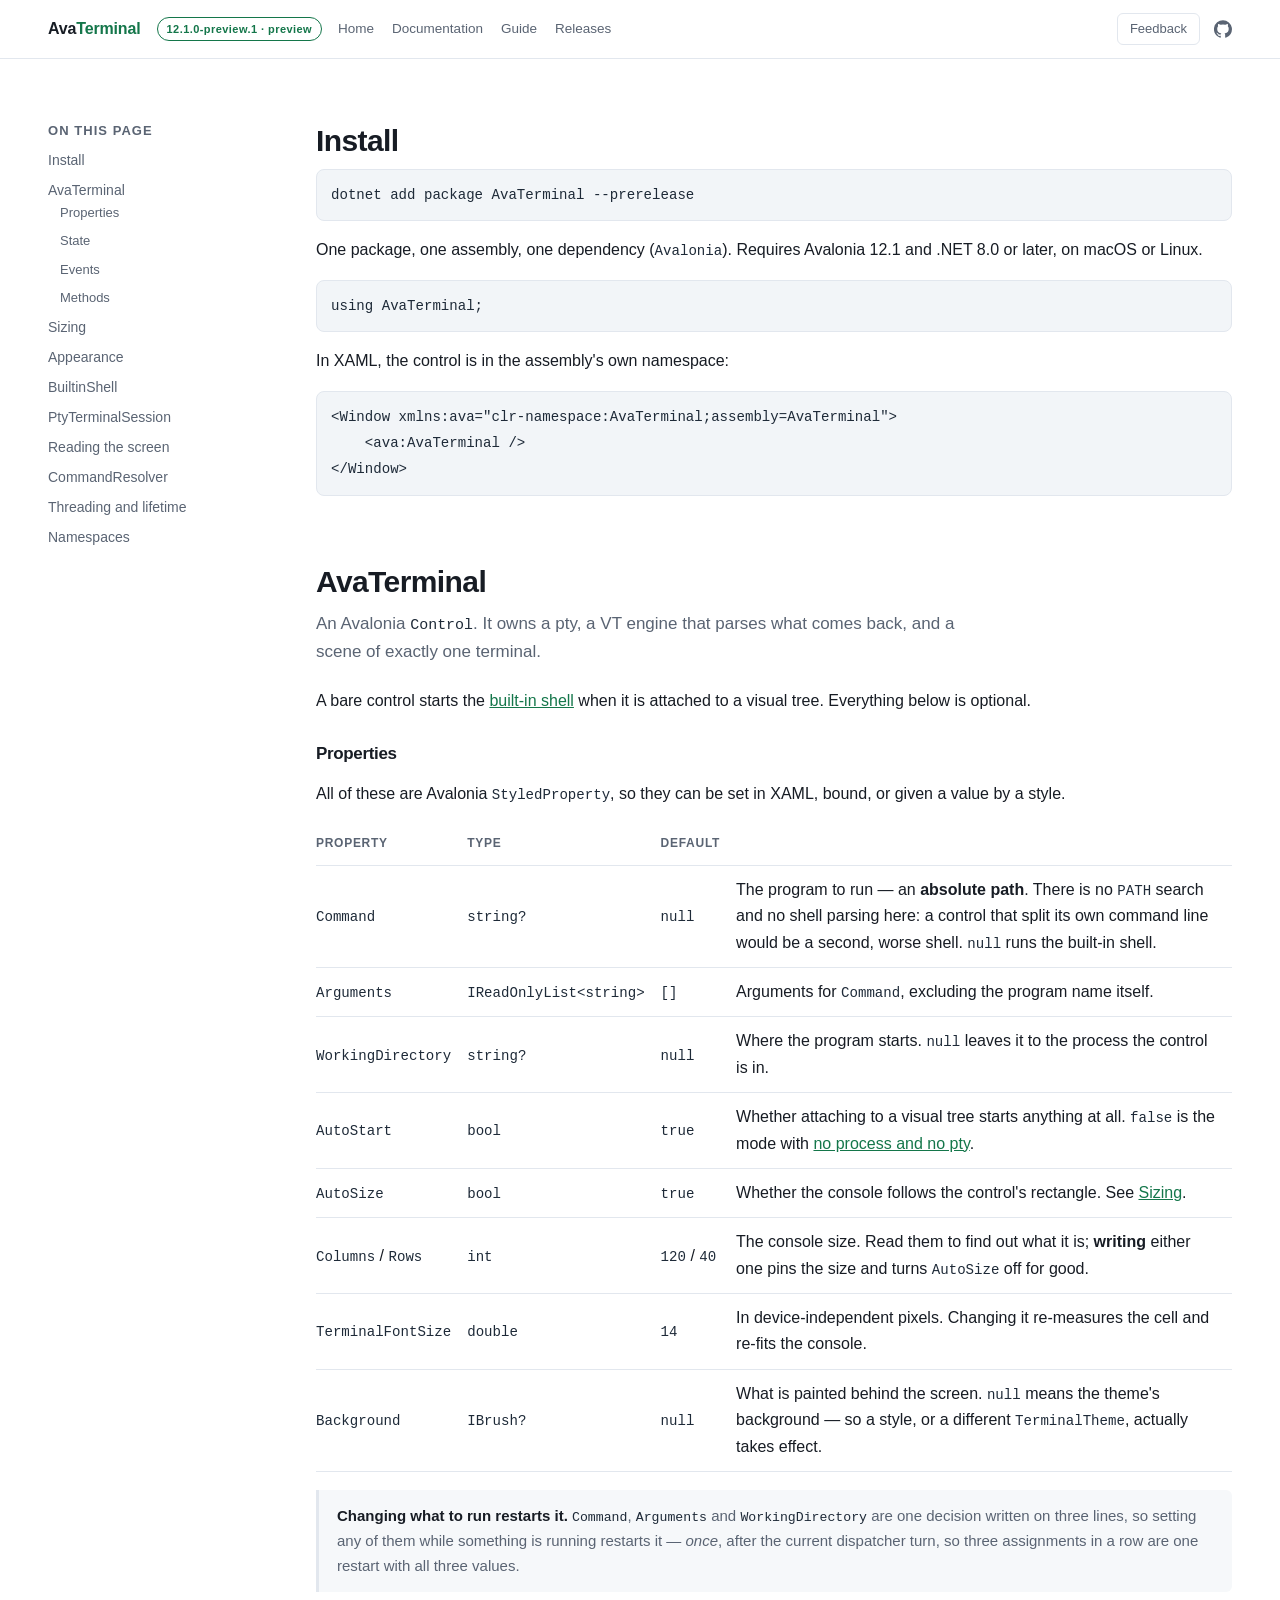
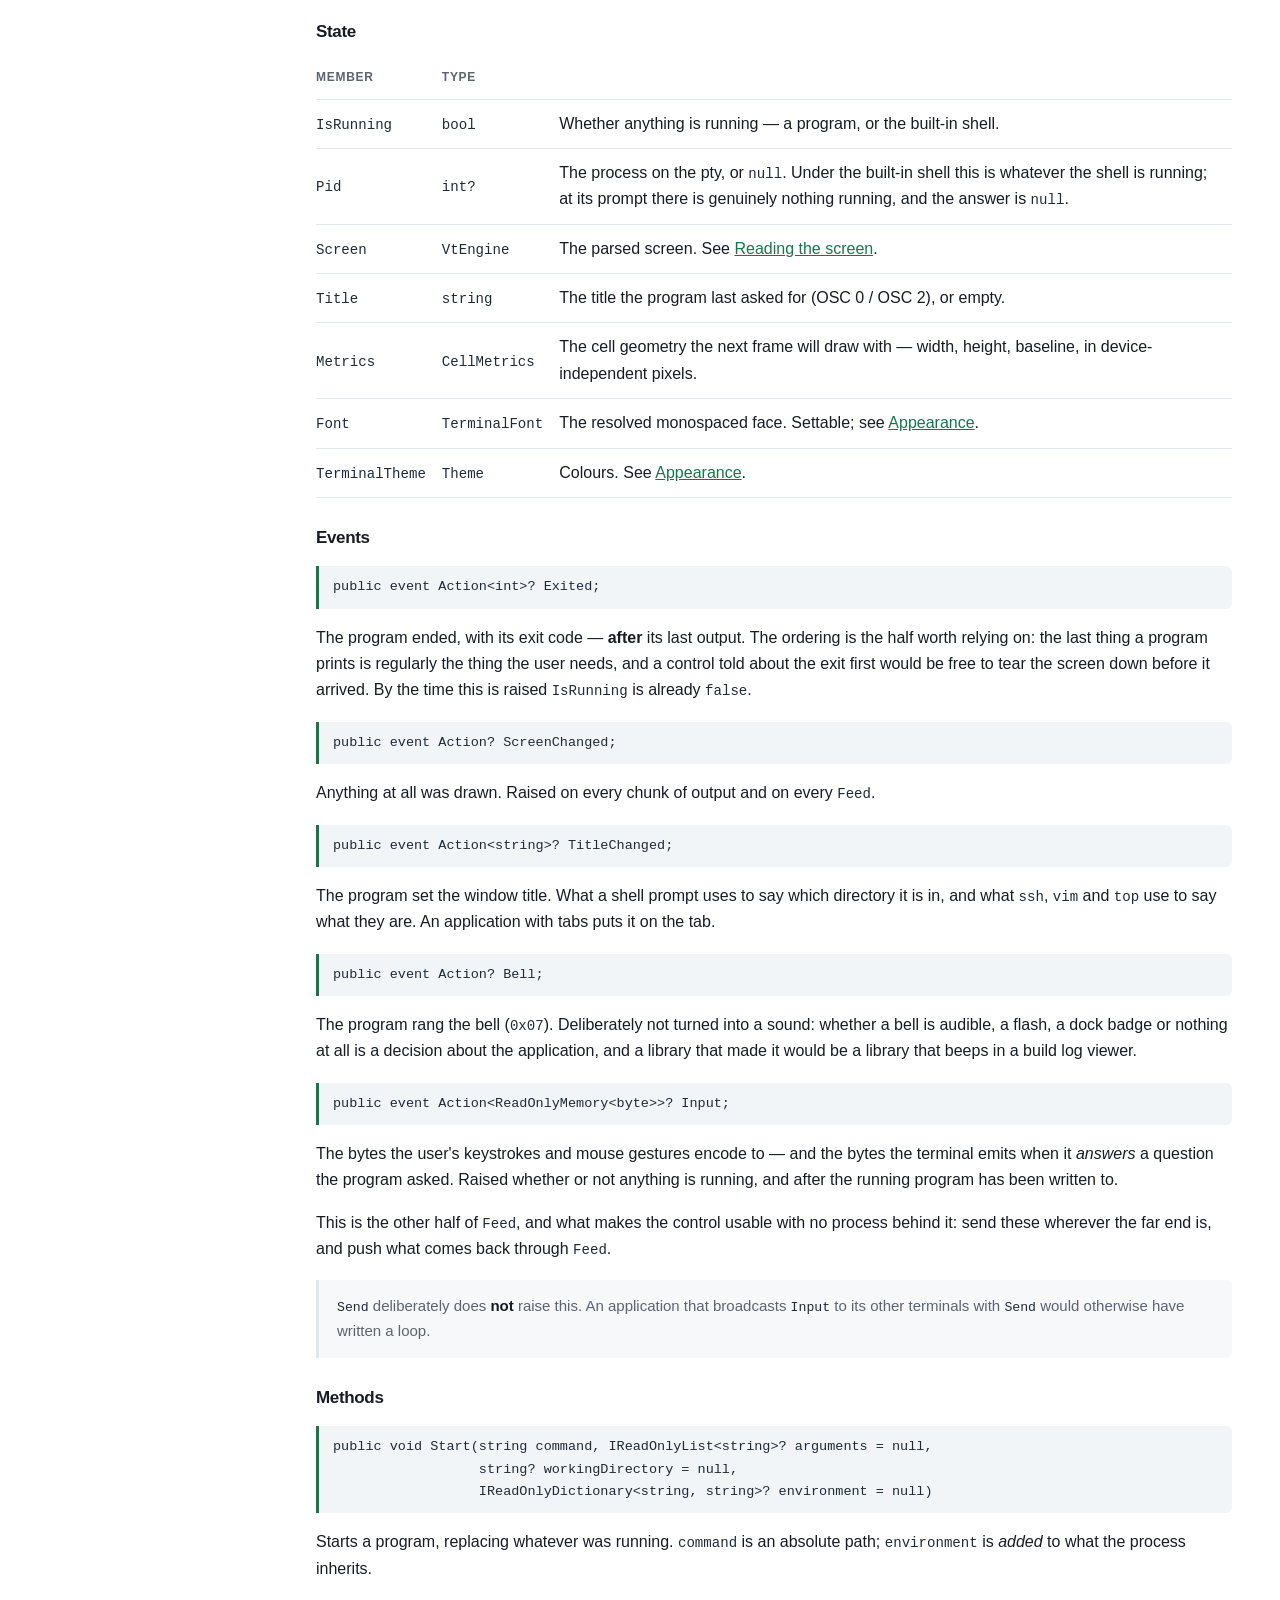
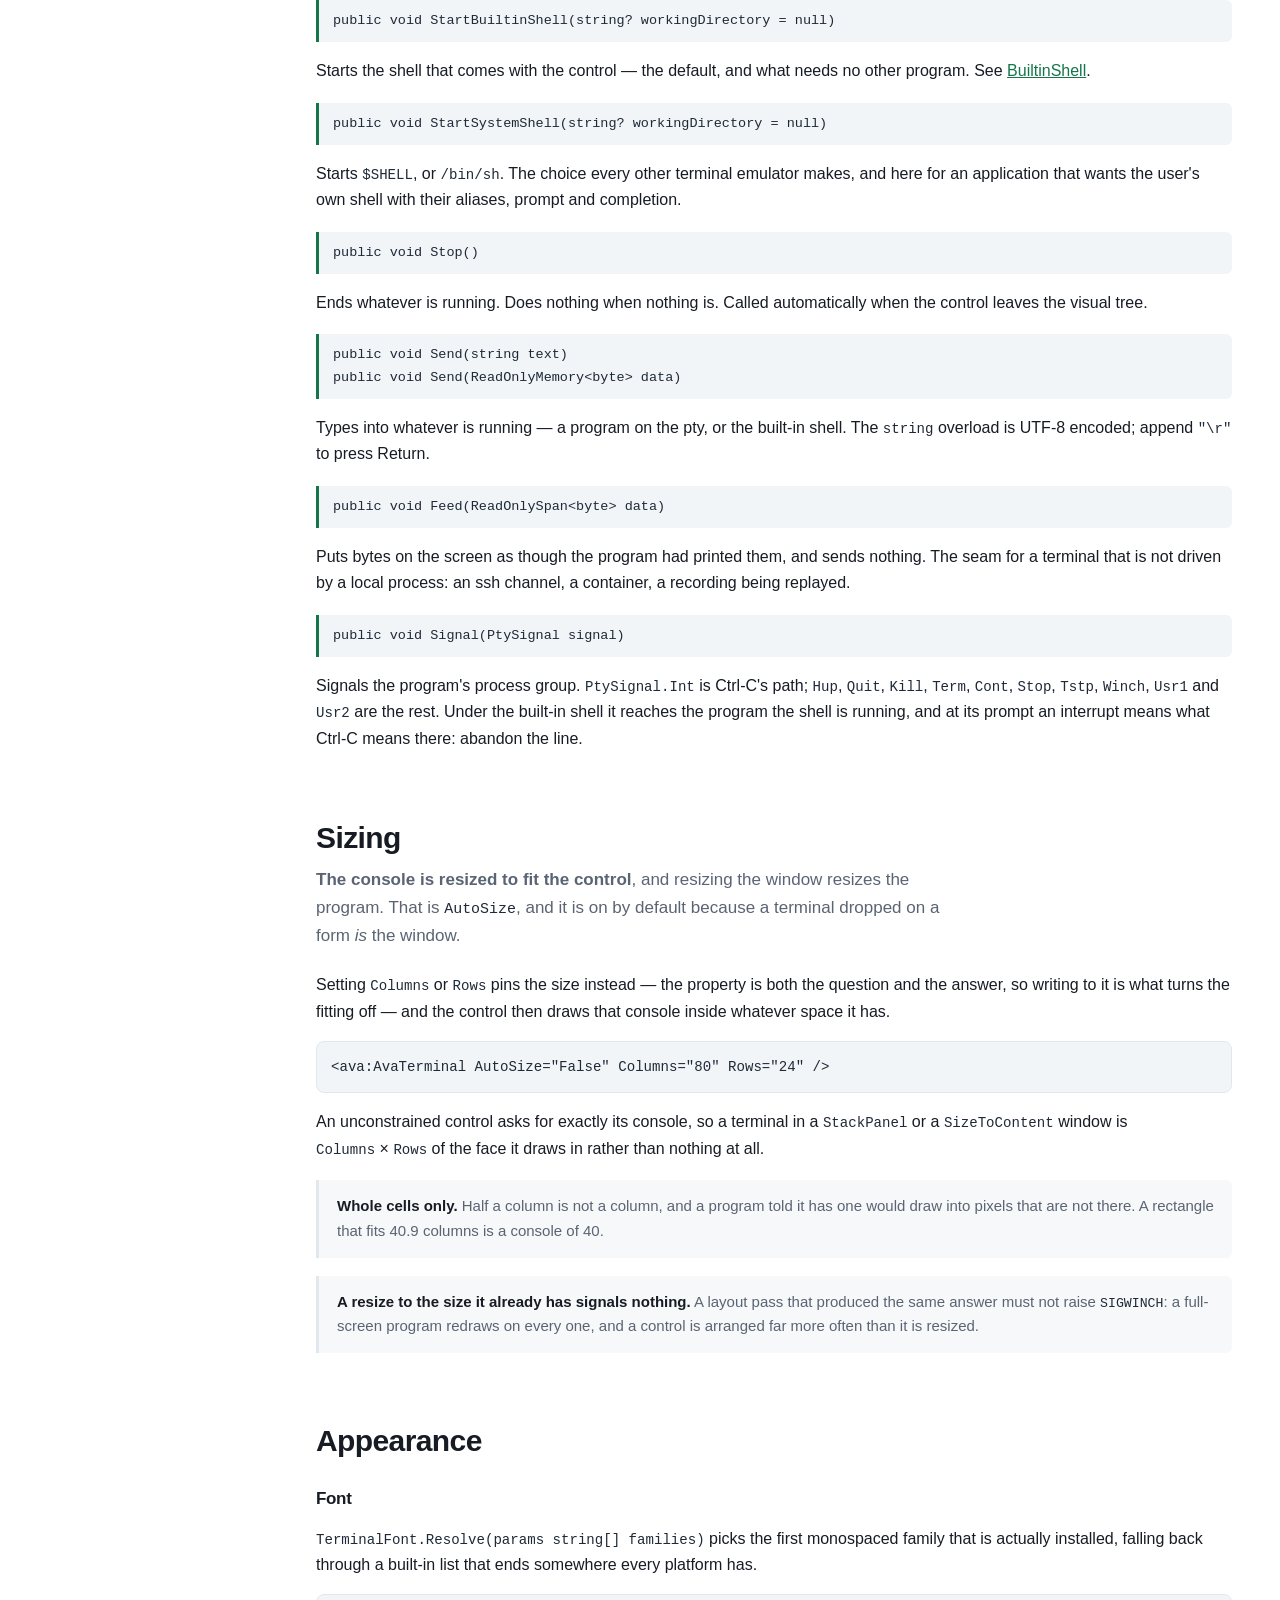
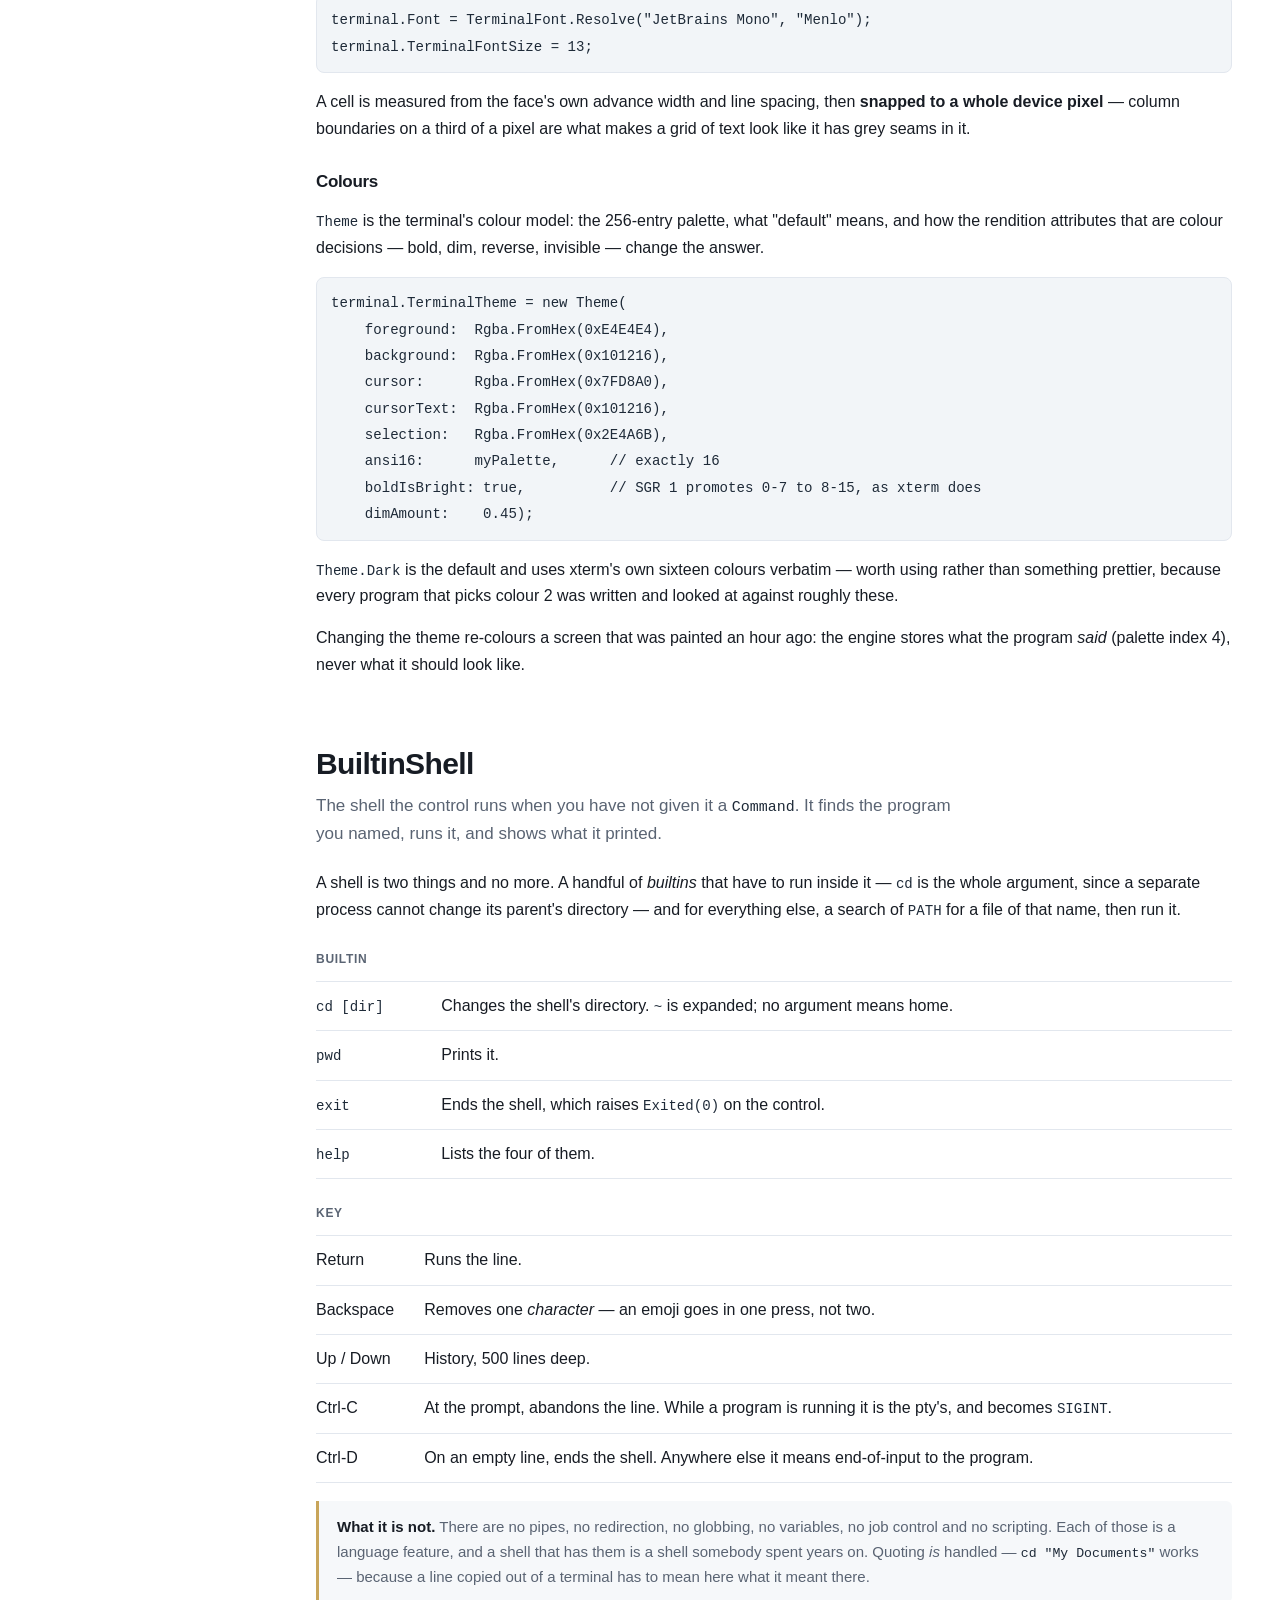
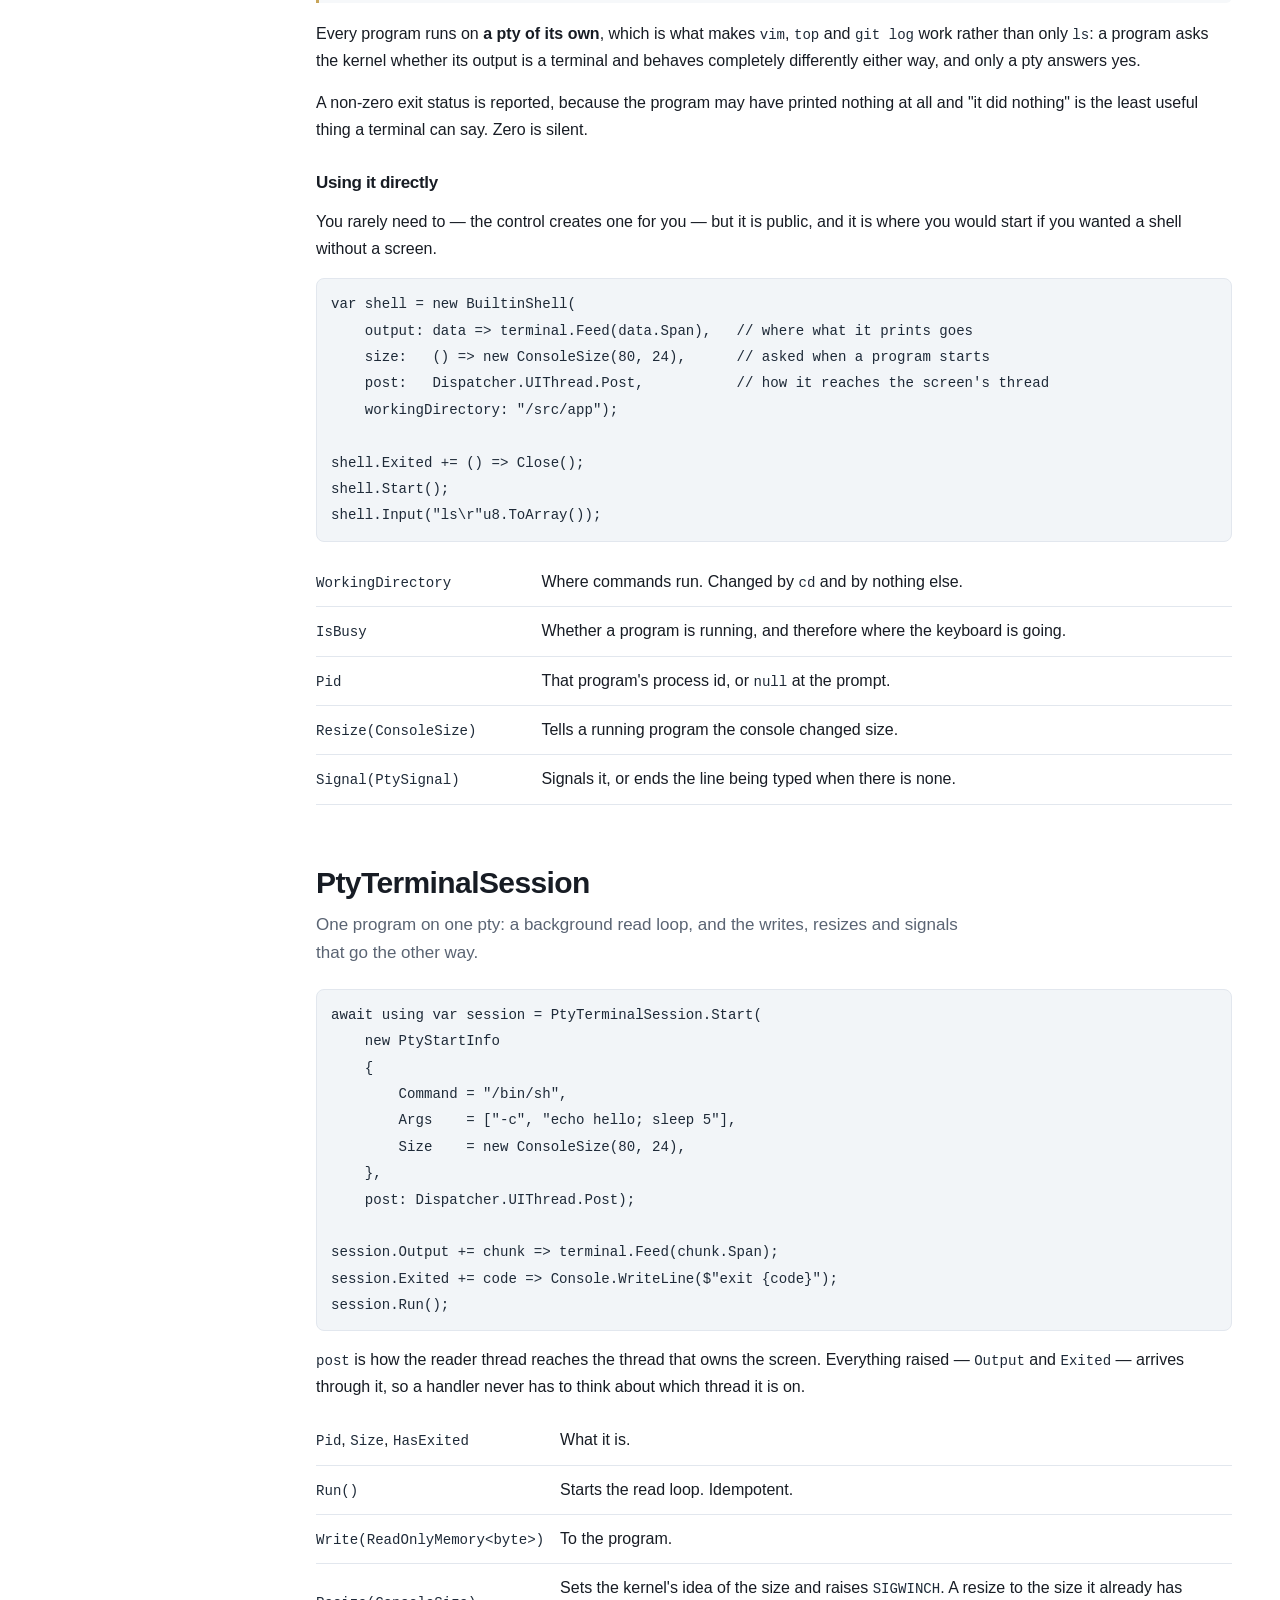
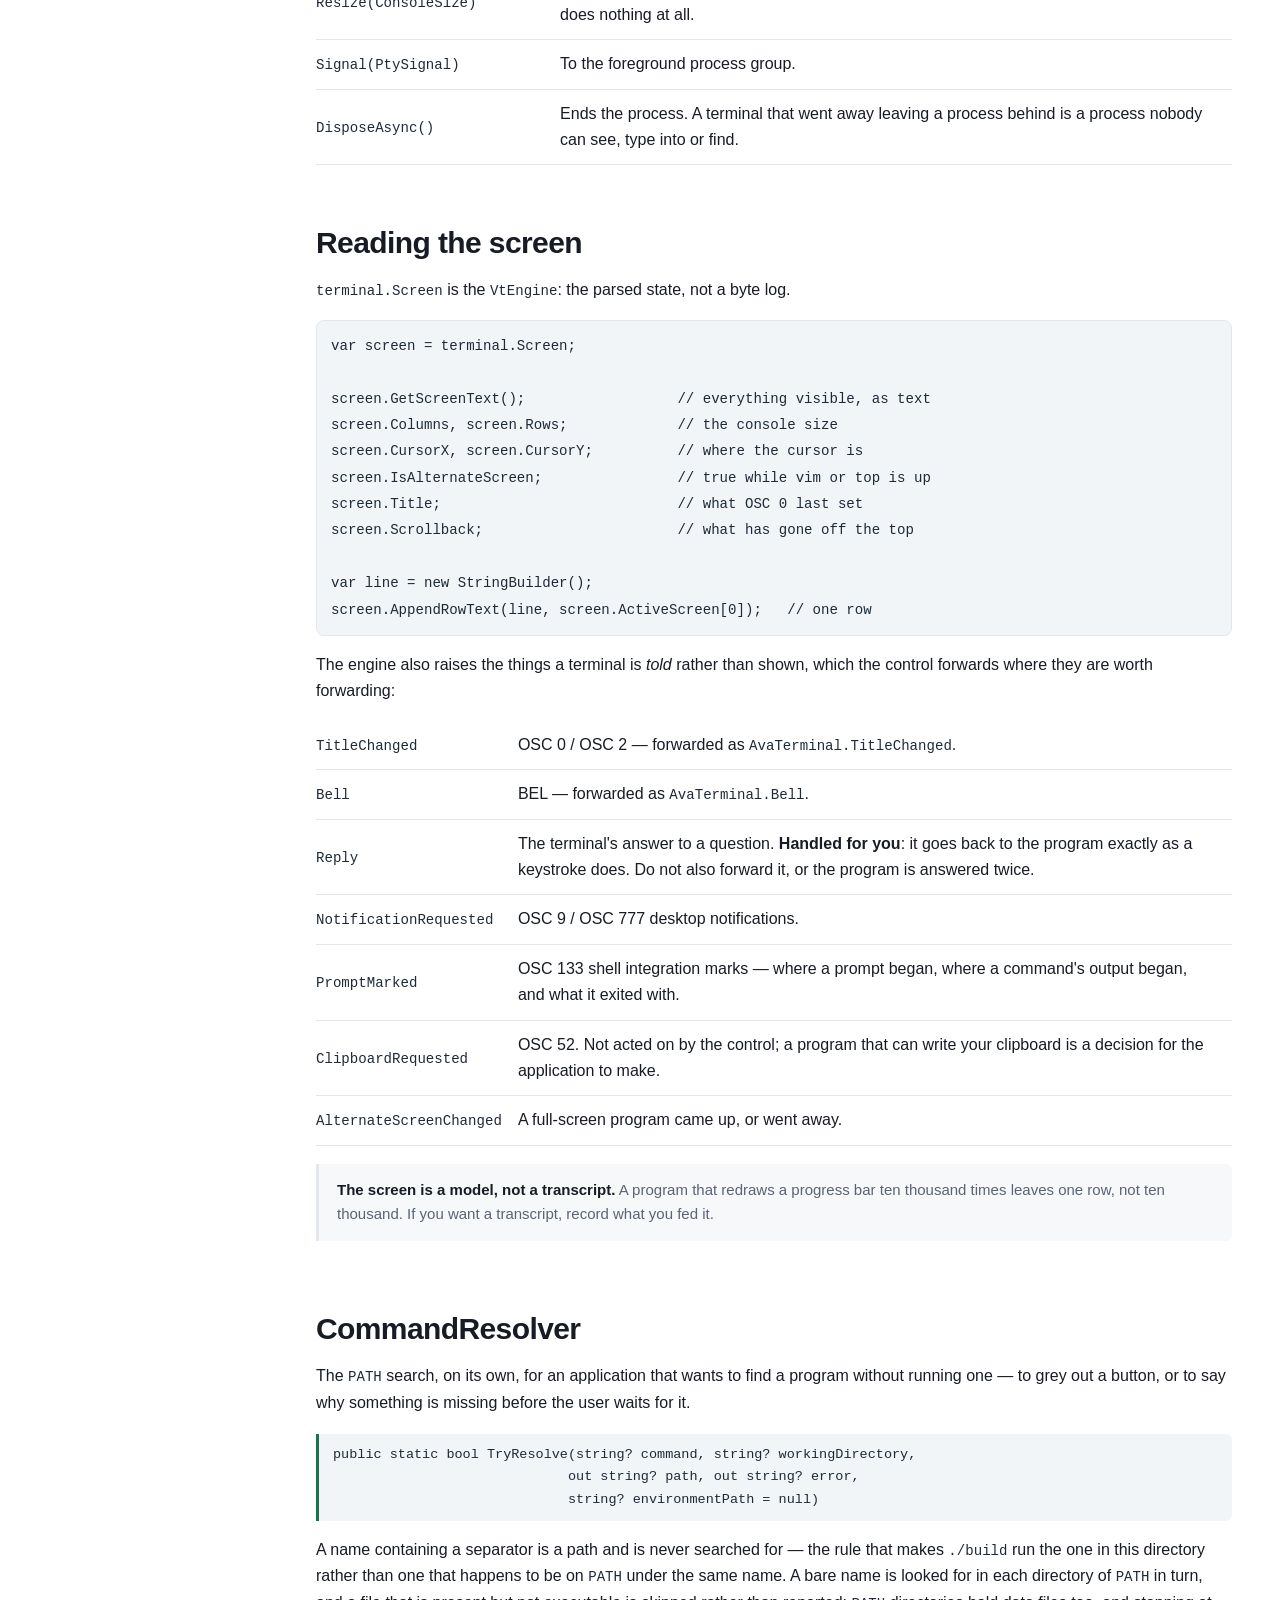
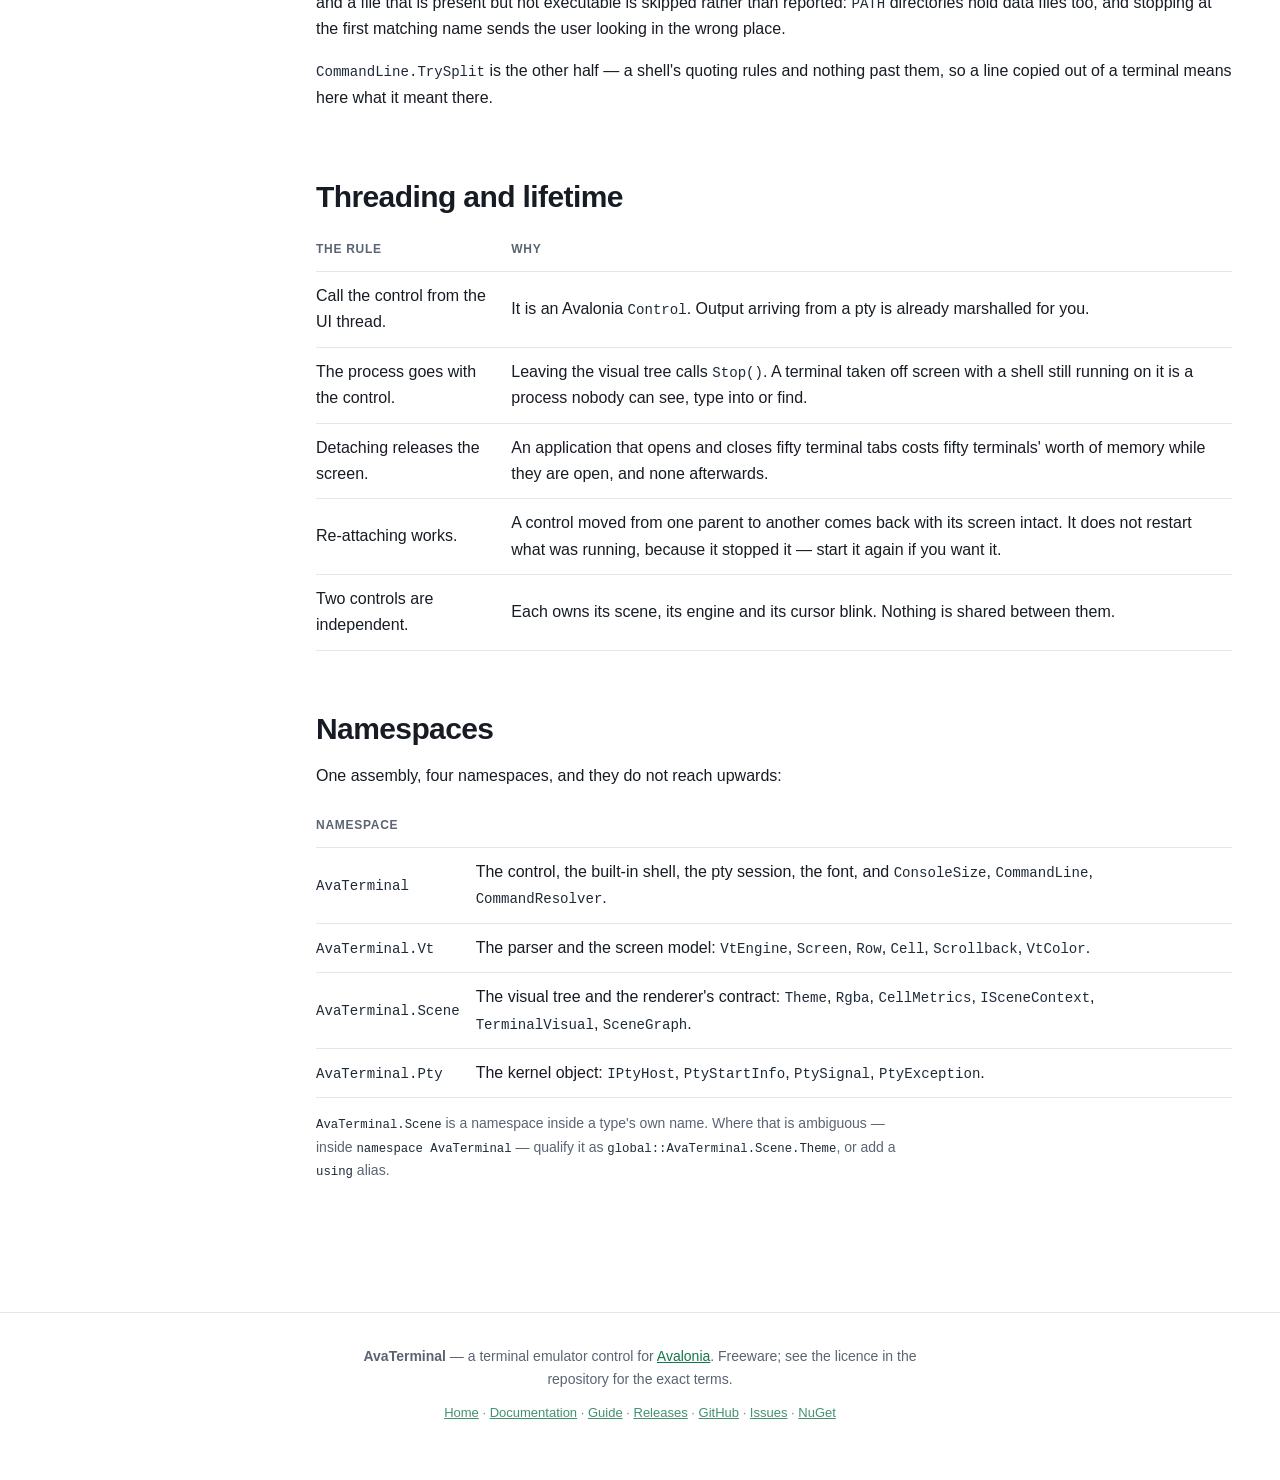
==== docs/documentation.html @ 20b995df "Published v12.1.0-preview.1" ====
<!doctype html>
<html lang="en">
<head>
<meta charset="utf-8">
<meta name="viewport" content="width=device-width, initial-scale=1">
<title>Documentation — AvaTerminal</title>
<meta name="description" content="The AvaTerminal API: the control, its properties, events and methods, the built-in shell, the pty session, the theme, and the rules about threading and lifetime.">
<link rel="icon" href="icon.png">
<link rel="stylesheet" href="header.css">
<link rel="stylesheet" href="site.css">
<link rel="stylesheet" href="page.css">
</head>
<body data-page="documentation">

<!--#header-->
<!-- The shared header. Same markup, same class names and the same header.css as the other sites in
     this family. Rewritten by tools/site-parts.py — edit it there, not here. -->
<header class="bar"><nav class="nav" aria-label="Site">
  <a class="brand" href="index.html" title="Home">Ava<span>Terminal</span></a>
  <span class="tag">12.1.0-preview.1 · preview</span>
  <div class="links">
    <a href="index.html">Home</a>
    <a href="documentation.html">Documentation</a>
    <a href="guide.html">Guide</a>
    <a href="releases.html">Releases</a>
  </div>
  <div class="links tools">
    <details class="fb">
      <summary>Feedback</summary>
      <div class="fb-pop">
        <a href="https://github.com/pavel-zheltiakov/AvaTerminal/issues"><svg viewBox="0 0 24 24" aria-hidden="true"><path d="M12 .3a12 12 0 0 0-3.8 23.4c.6.1.8-.3.8-.6v-2c-3.3.7-4-1.6-4-1.6-.5-1.4-1.3-1.8-1.3-1.8-1.1-.7 0-.7 0-.7 1.2 0 1.9 1.2 1.9 1.2 1 1.8 2.8 1.3 3.5 1 0-.8.4-1.3.7-1.6-2.7-.3-5.5-1.3-5.5-6 0-1.2.5-2.3 1.2-3.1-.1-.3-.5-1.5.1-3.2 0 0 1-.3 3.4 1.2a11.5 11.5 0 0 1 6 0c2.3-1.5 3.3-1.2 3.3-1.2.6 1.7.2 2.9.1 3.2.8.8 1.2 1.9 1.2 3.1 0 4.7-2.8 5.7-5.5 6 .4.4.8 1.1.8 2.2v3.3c0 .3.2.7.8.6A12 12 0 0 0 12 .3"/></svg><span><b>GitHub Issues</b><small>A bug, a missing escape sequence, a question — in the open, where the answer helps the next person.</small></span></a>
      </div>
    </details>
    <a class="nav-ico" href="https://github.com/pavel-zheltiakov/AvaTerminal" title="GitHub" aria-label="GitHub"><svg viewBox="0 0 24 24" aria-hidden="true"><path d="M12 .3a12 12 0 0 0-3.8 23.4c.6.1.8-.3.8-.6v-2c-3.3.7-4-1.6-4-1.6-.5-1.4-1.3-1.8-1.3-1.8-1.1-.7 0-.7 0-.7 1.2 0 1.9 1.2 1.9 1.2 1 1.8 2.8 1.3 3.5 1 0-.8.4-1.3.7-1.6-2.7-.3-5.5-1.3-5.5-6 0-1.2.5-2.3 1.2-3.1-.1-.3-.5-1.5.1-3.2 0 0 1-.3 3.4 1.2a11.5 11.5 0 0 1 6 0c2.3-1.5 3.3-1.2 3.3-1.2.6 1.7.2 2.9.1 3.2.8.8 1.2 1.9 1.2 3.1 0 4.7-2.8 5.7-5.5 6 .4.4.8 1.1.8 2.2v3.3c0 .3.2.7.8.6A12 12 0 0 0 12 .3"/></svg></a>
  </div>
</nav></header>
<!--#/header-->

<section class="doc">

<nav class="toc" aria-label="On this page">
  <h2>On this page</h2>
  <ol>
    <li><a href="#install">Install</a></li>
    <li><a href="#control">AvaTerminal</a>
      <ol>
        <li class="sub"><a href="#properties">Properties</a></li>
        <li class="sub"><a href="#state">State</a></li>
        <li class="sub"><a href="#events">Events</a></li>
        <li class="sub"><a href="#methods">Methods</a></li>
      </ol>
    </li>
    <li><a href="#sizing">Sizing</a></li>
    <li><a href="#appearance">Appearance</a></li>
    <li><a href="#shell">BuiltinShell</a></li>
    <li><a href="#session">PtyTerminalSession</a></li>
    <li><a href="#screen">Reading the screen</a></li>
    <li><a href="#resolver">CommandResolver</a></li>
    <li><a href="#threading">Threading and lifetime</a></li>
    <li><a href="#namespaces">Namespaces</a></li>
  </ol>
</nav>

<div class="doc-body">

<section id="install">
  <h2>Install</h2>
<pre><code>dotnet add package AvaTerminal --prerelease</code></pre>
  <p>
    One package, one assembly, one dependency (<code>Avalonia</code>). Requires Avalonia 12.1 and
    .NET 8.0 or later, on macOS or Linux.
  </p>
<pre><code>using AvaTerminal;</code></pre>
  <p>
    In XAML, the control is in the assembly's own namespace:
  </p>
<pre><code>&lt;Window xmlns:ava="clr-namespace:AvaTerminal;assembly=AvaTerminal"&gt;
    &lt;ava:AvaTerminal /&gt;
&lt;/Window&gt;</code></pre>
</section>

<section id="control">
  <h2>AvaTerminal</h2>
  <p class="lede">
    An Avalonia <code>Control</code>. It owns a pty, a VT engine that parses what comes back, and a
    scene of exactly one terminal.
  </p>
  <p>
    A bare control starts the <a href="#shell">built-in shell</a> when it is attached to a visual
    tree. Everything below is optional.
  </p>

  <h3 id="properties">Properties</h3>
  <p>
    All of these are Avalonia <code>StyledProperty</code>, so they can be set in XAML, bound, or
    given a value by a style.
  </p>

  <table>
    <tr><th>Property</th><th>Type</th><th>Default</th><th></th></tr>
    <tr>
      <td><code>Command</code></td><td><code>string?</code></td><td><code>null</code></td>
      <td>The program to run — an <strong>absolute path</strong>. There is no <code>PATH</code> search and no shell parsing here: a control that split its own command line would be a second, worse shell. <code>null</code> runs the built-in shell.</td>
    </tr>
    <tr>
      <td><code>Arguments</code></td><td><code>IReadOnlyList&lt;string&gt;</code></td><td><code>[]</code></td>
      <td>Arguments for <code>Command</code>, excluding the program name itself.</td>
    </tr>
    <tr>
      <td><code>WorkingDirectory</code></td><td><code>string?</code></td><td><code>null</code></td>
      <td>Where the program starts. <code>null</code> leaves it to the process the control is in.</td>
    </tr>
    <tr>
      <td><code>AutoStart</code></td><td><code>bool</code></td><td><code>true</code></td>
      <td>Whether attaching to a visual tree starts anything at all. <code>false</code> is the mode with <a href="guide.html#hosted">no process and no pty</a>.</td>
    </tr>
    <tr>
      <td><code>AutoSize</code></td><td><code>bool</code></td><td><code>true</code></td>
      <td>Whether the console follows the control's rectangle. See <a href="#sizing">Sizing</a>.</td>
    </tr>
    <tr>
      <td><code>Columns</code> / <code>Rows</code></td><td><code>int</code></td><td><code>120</code> / <code>40</code></td>
      <td>The console size. Read them to find out what it is; <strong>writing</strong> either one pins the size and turns <code>AutoSize</code> off for good.</td>
    </tr>
    <tr>
      <td><code>TerminalFontSize</code></td><td><code>double</code></td><td><code>14</code></td>
      <td>In device-independent pixels. Changing it re-measures the cell and re-fits the console.</td>
    </tr>
    <tr>
      <td><code>Background</code></td><td><code>IBrush?</code></td><td><code>null</code></td>
      <td>What is painted behind the screen. <code>null</code> means the theme's background — so a style, or a different <code>TerminalTheme</code>, actually takes effect.</td>
    </tr>
  </table>

  <div class="note">
    <strong>Changing what to run restarts it.</strong> <code>Command</code>, <code>Arguments</code>
    and <code>WorkingDirectory</code> are one decision written on three lines, so setting any of them
    while something is running restarts it — <em>once</em>, after the current dispatcher turn, so
    three assignments in a row are one restart with all three values.
  </div>

  <h3 id="state">State</h3>
  <table>
    <tr><th>Member</th><th>Type</th><th></th></tr>
    <tr><td><code>IsRunning</code></td><td><code>bool</code></td><td>Whether anything is running — a program, or the built-in shell.</td></tr>
    <tr><td><code>Pid</code></td><td><code>int?</code></td><td>The process on the pty, or <code>null</code>. Under the built-in shell this is whatever the shell is running; at its prompt there is genuinely nothing running, and the answer is <code>null</code>.</td></tr>
    <tr><td><code>Screen</code></td><td><code>VtEngine</code></td><td>The parsed screen. See <a href="#screen">Reading the screen</a>.</td></tr>
    <tr><td><code>Title</code></td><td><code>string</code></td><td>The title the program last asked for (OSC 0 / OSC 2), or empty.</td></tr>
    <tr><td><code>Metrics</code></td><td><code>CellMetrics</code></td><td>The cell geometry the next frame will draw with — width, height, baseline, in device-independent pixels.</td></tr>
    <tr><td><code>Font</code></td><td><code>TerminalFont</code></td><td>The resolved monospaced face. Settable; see <a href="#appearance">Appearance</a>.</td></tr>
    <tr><td><code>TerminalTheme</code></td><td><code>Theme</code></td><td>Colours. See <a href="#appearance">Appearance</a>.</td></tr>
  </table>

  <h3 id="events">Events</h3>

  <span class="sig-line">public event Action&lt;int&gt;? Exited;</span>
  <p>
    The program ended, with its exit code — <strong>after</strong> its last output. The ordering is
    the half worth relying on: the last thing a program prints is regularly the thing the user needs,
    and a control told about the exit first would be free to tear the screen down before it arrived.
    By the time this is raised <code>IsRunning</code> is already <code>false</code>.
  </p>

  <span class="sig-line">public event Action? ScreenChanged;</span>
  <p>Anything at all was drawn. Raised on every chunk of output and on every <code>Feed</code>.</p>

  <span class="sig-line">public event Action&lt;string&gt;? TitleChanged;</span>
  <p>
    The program set the window title. What a shell prompt uses to say which directory it is in, and
    what <code>ssh</code>, <code>vim</code> and <code>top</code> use to say what they are. An
    application with tabs puts it on the tab.
  </p>

  <span class="sig-line">public event Action? Bell;</span>
  <p>
    The program rang the bell (<code>0x07</code>). Deliberately not turned into a sound: whether a
    bell is audible, a flash, a dock badge or nothing at all is a decision about the application, and
    a library that made it would be a library that beeps in a build log viewer.
  </p>

  <span class="sig-line">public event Action&lt;ReadOnlyMemory&lt;byte&gt;&gt;? Input;</span>
  <p>
    The bytes the user's keystrokes and mouse gestures encode to — and the bytes the terminal emits
    when it <em>answers</em> a question the program asked. Raised whether or not anything is running,
    and after the running program has been written to.
  </p>
  <p>
    This is the other half of <code>Feed</code>, and what makes the control usable with no process
    behind it: send these wherever the far end is, and push what comes back through <code>Feed</code>.
  </p>
  <div class="note">
    <code>Send</code> deliberately does <strong>not</strong> raise this. An application that
    broadcasts <code>Input</code> to its other terminals with <code>Send</code> would otherwise have
    written a loop.
  </div>

  <h3 id="methods">Methods</h3>

  <span class="sig-line">public void Start(string command, IReadOnlyList&lt;string&gt;? arguments = null,
                  string? workingDirectory = null,
                  IReadOnlyDictionary&lt;string, string&gt;? environment = null)</span>
  <p>
    Starts a program, replacing whatever was running. <code>command</code> is an absolute path;
    <code>environment</code> is <em>added</em> to what the process inherits.
  </p>

  <span class="sig-line">public void StartBuiltinShell(string? workingDirectory = null)</span>
  <p>
    Starts the shell that comes with the control — the default, and what needs no other program. See
    <a href="#shell">BuiltinShell</a>.
  </p>

  <span class="sig-line">public void StartSystemShell(string? workingDirectory = null)</span>
  <p>
    Starts <code>$SHELL</code>, or <code>/bin/sh</code>. The choice every other terminal emulator
    makes, and here for an application that wants the user's own shell with their aliases, prompt and
    completion.
  </p>

  <span class="sig-line">public void Stop()</span>
  <p>Ends whatever is running. Does nothing when nothing is. Called automatically when the control leaves the visual tree.</p>

  <span class="sig-line">public void Send(string text)
public void Send(ReadOnlyMemory&lt;byte&gt; data)</span>
  <p>
    Types into whatever is running — a program on the pty, or the built-in shell. The
    <code>string</code> overload is UTF-8 encoded; append <code>"\r"</code> to press Return.
  </p>

  <span class="sig-line">public void Feed(ReadOnlySpan&lt;byte&gt; data)</span>
  <p>
    Puts bytes on the screen as though the program had printed them, and sends nothing. The seam for
    a terminal that is not driven by a local process: an ssh channel, a container, a recording being
    replayed.
  </p>

  <span class="sig-line">public void Signal(PtySignal signal)</span>
  <p>
    Signals the program's process group. <code>PtySignal.Int</code> is Ctrl-C's path;
    <code>Hup</code>, <code>Quit</code>, <code>Kill</code>, <code>Term</code>, <code>Cont</code>,
    <code>Stop</code>, <code>Tstp</code>, <code>Winch</code>, <code>Usr1</code> and <code>Usr2</code>
    are the rest. Under the built-in shell it reaches the program the shell is running, and at its
    prompt an interrupt means what Ctrl-C means there: abandon the line.
  </p>
</section>

<section id="sizing">
  <h2>Sizing</h2>
  <p class="lede">
    <strong>The console is resized to fit the control</strong>, and resizing the window resizes the
    program. That is <code>AutoSize</code>, and it is on by default because a terminal dropped on a
    form <em>is</em> the window.
  </p>
  <p>
    Setting <code>Columns</code> or <code>Rows</code> pins the size instead — the property is both
    the question and the answer, so writing to it is what turns the fitting off — and the control
    then draws that console inside whatever space it has.
  </p>
<pre><code>&lt;ava:AvaTerminal AutoSize="False" Columns="80" Rows="24" /&gt;</code></pre>
  <p>
    An unconstrained control asks for exactly its console, so a terminal in a <code>StackPanel</code>
    or a <code>SizeToContent</code> window is <code>Columns</code>&nbsp;×&nbsp;<code>Rows</code> of
    the face it draws in rather than nothing at all.
  </p>
  <div class="note">
    <strong>Whole cells only.</strong> Half a column is not a column, and a program told it has one
    would draw into pixels that are not there. A rectangle that fits 40.9 columns is a console of 40.
  </div>
  <div class="note">
    <strong>A resize to the size it already has signals nothing.</strong> A layout pass that produced
    the same answer must not raise <code>SIGWINCH</code>: a full-screen program redraws on every one,
    and a control is arranged far more often than it is resized.
  </div>
</section>

<section id="appearance">
  <h2>Appearance</h2>

  <h3>Font</h3>
  <p>
    <code>TerminalFont.Resolve(params string[] families)</code> picks the first monospaced family
    that is actually installed, falling back through a built-in list that ends somewhere every
    platform has.
  </p>
<pre><code>terminal.Font = TerminalFont.Resolve("JetBrains Mono", "Menlo");
terminal.TerminalFontSize = 13;</code></pre>
  <p>
    A cell is measured from the face's own advance width and line spacing, then <strong>snapped to a
    whole device pixel</strong> — column boundaries on a third of a pixel are what makes a grid of
    text look like it has grey seams in it.
  </p>

  <h3>Colours</h3>
  <p>
    <code>Theme</code> is the terminal's colour model: the 256-entry palette, what "default" means,
    and how the rendition attributes that are colour decisions — bold, dim, reverse, invisible —
    change the answer.
  </p>
<pre><code>terminal.TerminalTheme = new Theme(
    foreground:  Rgba.FromHex(0xE4E4E4),
    background:  Rgba.FromHex(0x101216),
    cursor:      Rgba.FromHex(0x7FD8A0),
    cursorText:  Rgba.FromHex(0x101216),
    selection:   Rgba.FromHex(0x2E4A6B),
    ansi16:      myPalette,      // exactly 16
    boldIsBright: true,          // SGR 1 promotes 0-7 to 8-15, as xterm does
    dimAmount:    0.45);</code></pre>
  <p>
    <code>Theme.Dark</code> is the default and uses xterm's own sixteen colours verbatim — worth
    using rather than something prettier, because every program that picks colour 2 was written and
    looked at against roughly these.
  </p>
  <p>
    Changing the theme re-colours a screen that was painted an hour ago: the engine stores what the
    program <em>said</em> (palette index 4), never what it should look like.
  </p>
</section>

<section id="shell">
  <h2>BuiltinShell</h2>
  <p class="lede">
    The shell the control runs when you have not given it a <code>Command</code>. It finds the
    program you named, runs it, and shows what it printed.
  </p>
  <p>
    A shell is two things and no more. A handful of <em>builtins</em> that have to run inside it —
    <code>cd</code> is the whole argument, since a separate process cannot change its parent's
    directory — and for everything else, a search of <code>PATH</code> for a file of that name, then
    run it.
  </p>

  <table>
    <tr><th>Builtin</th><th></th></tr>
    <tr><td><code>cd [dir]</code></td><td>Changes the shell's directory. <code>~</code> is expanded; no argument means home.</td></tr>
    <tr><td><code>pwd</code></td><td>Prints it.</td></tr>
    <tr><td><code>exit</code></td><td>Ends the shell, which raises <code>Exited(0)</code> on the control.</td></tr>
    <tr><td><code>help</code></td><td>Lists the four of them.</td></tr>
  </table>

  <table>
    <tr><th>Key</th><th></th></tr>
    <tr><td>Return</td><td>Runs the line.</td></tr>
    <tr><td>Backspace</td><td>Removes one <em>character</em> — an emoji goes in one press, not two.</td></tr>
    <tr><td>Up / Down</td><td>History, 500 lines deep.</td></tr>
    <tr><td>Ctrl-C</td><td>At the prompt, abandons the line. While a program is running it is the pty's, and becomes <code>SIGINT</code>.</td></tr>
    <tr><td>Ctrl-D</td><td>On an empty line, ends the shell. Anywhere else it means end-of-input to the program.</td></tr>
  </table>

  <div class="note warn">
    <strong>What it is not.</strong> There are no pipes, no redirection, no globbing, no variables,
    no job control and no scripting. Each of those is a language feature, and a shell that has them
    is a shell somebody spent years on. Quoting <em>is</em> handled — <code>cd "My Documents"</code>
    works — because a line copied out of a terminal has to mean here what it meant there.
  </div>

  <p>
    Every program runs on <strong>a pty of its own</strong>, which is what makes <code>vim</code>,
    <code>top</code> and <code>git log</code> work rather than only <code>ls</code>: a program asks
    the kernel whether its output is a terminal and behaves completely differently either way, and
    only a pty answers yes.
  </p>

  <p>
    A non-zero exit status is reported, because the program may have printed nothing at all and "it
    did nothing" is the least useful thing a terminal can say. Zero is silent.
  </p>

  <h3>Using it directly</h3>
  <p>
    You rarely need to — the control creates one for you — but it is public, and it is where you
    would start if you wanted a shell without a screen.
  </p>
<pre><code>var shell = new BuiltinShell(
    output: data =&gt; terminal.Feed(data.Span),   // where what it prints goes
    size:   () =&gt; new ConsoleSize(80, 24),      // asked when a program starts
    post:   Dispatcher.UIThread.Post,           // how it reaches the screen's thread
    workingDirectory: "/src/app");

shell.Exited += () =&gt; Close();
shell.Start();
shell.Input("ls\r"u8.ToArray());</code></pre>
  <table>
    <tr><td><code>WorkingDirectory</code></td><td>Where commands run. Changed by <code>cd</code> and by nothing else.</td></tr>
    <tr><td><code>IsBusy</code></td><td>Whether a program is running, and therefore where the keyboard is going.</td></tr>
    <tr><td><code>Pid</code></td><td>That program's process id, or <code>null</code> at the prompt.</td></tr>
    <tr><td><code>Resize(ConsoleSize)</code></td><td>Tells a running program the console changed size.</td></tr>
    <tr><td><code>Signal(PtySignal)</code></td><td>Signals it, or ends the line being typed when there is none.</td></tr>
  </table>
</section>

<section id="session">
  <h2>PtyTerminalSession</h2>
  <p class="lede">
    One program on one pty: a background read loop, and the writes, resizes and signals that go the
    other way.
  </p>
<pre><code>await using var session = PtyTerminalSession.Start(
    new PtyStartInfo
    {
        Command = "/bin/sh",
        Args    = ["-c", "echo hello; sleep 5"],
        Size    = new ConsoleSize(80, 24),
    },
    post: Dispatcher.UIThread.Post);

session.Output += chunk =&gt; terminal.Feed(chunk.Span);
session.Exited += code =&gt; Console.WriteLine($"exit {code}");
session.Run();</code></pre>
  <p>
    <code>post</code> is how the reader thread reaches the thread that owns the screen. Everything
    raised — <code>Output</code> and <code>Exited</code> — arrives through it, so a handler never has
    to think about which thread it is on.
  </p>
  <table>
    <tr><td><code>Pid</code>, <code>Size</code>, <code>HasExited</code></td><td>What it is.</td></tr>
    <tr><td><code>Run()</code></td><td>Starts the read loop. Idempotent.</td></tr>
    <tr><td><code>Write(ReadOnlyMemory&lt;byte&gt;)</code></td><td>To the program.</td></tr>
    <tr><td><code>Resize(ConsoleSize)</code></td><td>Sets the kernel's idea of the size and raises <code>SIGWINCH</code>. A resize to the size it already has does nothing at all.</td></tr>
    <tr><td><code>Signal(PtySignal)</code></td><td>To the foreground process group.</td></tr>
    <tr><td><code>DisposeAsync()</code></td><td>Ends the process. A terminal that went away leaving a process behind is a process nobody can see, type into or find.</td></tr>
  </table>
</section>

<section id="screen">
  <h2>Reading the screen</h2>
  <p>
    <code>terminal.Screen</code> is the <code>VtEngine</code>: the parsed state, not a byte log.
  </p>
<pre><code>var screen = terminal.Screen;

screen.GetScreenText();                  // everything visible, as text
screen.Columns, screen.Rows;             // the console size
screen.CursorX, screen.CursorY;          // where the cursor is
screen.IsAlternateScreen;                // true while vim or top is up
screen.Title;                            // what OSC 0 last set
screen.Scrollback;                       // what has gone off the top

var line = new StringBuilder();
screen.AppendRowText(line, screen.ActiveScreen[0]);   // one row</code></pre>
  <p>
    The engine also raises the things a terminal is <em>told</em> rather than shown, which the
    control forwards where they are worth forwarding:
  </p>
  <table>
    <tr><td><code>TitleChanged</code></td><td>OSC 0 / OSC 2 — forwarded as <code>AvaTerminal.TitleChanged</code>.</td></tr>
    <tr><td><code>Bell</code></td><td>BEL — forwarded as <code>AvaTerminal.Bell</code>.</td></tr>
    <tr><td><code>Reply</code></td><td>The terminal's answer to a question. <strong>Handled for you</strong>: it goes back to the program exactly as a keystroke does. Do not also forward it, or the program is answered twice.</td></tr>
    <tr><td><code>NotificationRequested</code></td><td>OSC 9 / OSC 777 desktop notifications.</td></tr>
    <tr><td><code>PromptMarked</code></td><td>OSC 133 shell integration marks — where a prompt began, where a command's output began, and what it exited with.</td></tr>
    <tr><td><code>ClipboardRequested</code></td><td>OSC 52. Not acted on by the control; a program that can write your clipboard is a decision for the application to make.</td></tr>
    <tr><td><code>AlternateScreenChanged</code></td><td>A full-screen program came up, or went away.</td></tr>
  </table>
  <div class="note">
    <strong>The screen is a model, not a transcript.</strong> A program that redraws a progress bar
    ten thousand times leaves one row, not ten thousand. If you want a transcript, record what you
    fed it.
  </div>
</section>

<section id="resolver">
  <h2>CommandResolver</h2>
  <p>
    The <code>PATH</code> search, on its own, for an application that wants to find a program without
    running one — to grey out a button, or to say why something is missing before the user waits for
    it.
  </p>
  <span class="sig-line">public static bool TryResolve(string? command, string? workingDirectory,
                             out string? path, out string? error,
                             string? environmentPath = null)</span>
  <p>
    A name containing a separator is a path and is never searched for — the rule that makes
    <code>./build</code> run the one in this directory rather than one that happens to be on
    <code>PATH</code> under the same name. A bare name is looked for in each directory of
    <code>PATH</code> in turn, and a file that is present but not executable is skipped rather than
    reported: <code>PATH</code> directories hold data files too, and stopping at the first matching
    name sends the user looking in the wrong place.
  </p>
  <p>
    <code>CommandLine.TrySplit</code> is the other half — a shell's quoting rules and nothing past
    them, so a line copied out of a terminal means here what it meant there.
  </p>
</section>

<section id="threading">
  <h2>Threading and lifetime</h2>
  <table>
    <tr>
      <th>The rule</th><th>Why</th>
    </tr>
    <tr>
      <td>Call the control from the UI thread.</td>
      <td>It is an Avalonia <code>Control</code>. Output arriving from a pty is already marshalled for you.</td>
    </tr>
    <tr>
      <td>The process goes with the control.</td>
      <td>Leaving the visual tree calls <code>Stop()</code>. A terminal taken off screen with a shell still running on it is a process nobody can see, type into or find.</td>
    </tr>
    <tr>
      <td>Detaching releases the screen.</td>
      <td>An application that opens and closes fifty terminal tabs costs fifty terminals' worth of memory while they are open, and none afterwards.</td>
    </tr>
    <tr>
      <td>Re-attaching works.</td>
      <td>A control moved from one parent to another comes back with its screen intact. It does not restart what was running, because it stopped it — start it again if you want it.</td>
    </tr>
    <tr>
      <td>Two controls are independent.</td>
      <td>Each owns its scene, its engine and its cursor blink. Nothing is shared between them.</td>
    </tr>
  </table>
</section>

<section id="namespaces">
  <h2>Namespaces</h2>
  <p>
    One assembly, four namespaces, and they do not reach upwards:
  </p>
  <table>
    <tr><th>Namespace</th><th></th></tr>
    <tr><td><code>AvaTerminal</code></td><td>The control, the built-in shell, the pty session, the font, and <code>ConsoleSize</code>, <code>CommandLine</code>, <code>CommandResolver</code>.</td></tr>
    <tr><td><code>AvaTerminal.Vt</code></td><td>The parser and the screen model: <code>VtEngine</code>, <code>Screen</code>, <code>Row</code>, <code>Cell</code>, <code>Scrollback</code>, <code>VtColor</code>.</td></tr>
    <tr><td><code>AvaTerminal.Scene</code></td><td>The visual tree and the renderer's contract: <code>Theme</code>, <code>Rgba</code>, <code>CellMetrics</code>, <code>ISceneContext</code>, <code>TerminalVisual</code>, <code>SceneGraph</code>.</td></tr>
    <tr><td><code>AvaTerminal.Pty</code></td><td>The kernel object: <code>IPtyHost</code>, <code>PtyStartInfo</code>, <code>PtySignal</code>, <code>PtyException</code>.</td></tr>
  </table>
  <p class="footnote">
    <code>AvaTerminal.Scene</code> is a namespace inside a type's own name. Where that is ambiguous —
    inside <code>namespace AvaTerminal</code> — qualify it as
    <code>global::AvaTerminal.Scene.Theme</code>, or add a <code>using</code> alias.
  </p>
</section>

</div>
</section>

<!--#footer-->
<footer>
  <p>
    <strong>AvaTerminal</strong> — a terminal emulator control for
    <a href="https://avaloniaui.net/">Avalonia</a>. Freeware; see the licence in the repository for the
    exact terms.
  </p>
  <p class="thin">
    <a href="index.html">Home</a> ·
    <a href="documentation.html">Documentation</a> ·
    <a href="guide.html">Guide</a> ·
    <a href="releases.html">Releases</a> ·
    <a href="https://github.com/pavel-zheltiakov/AvaTerminal">GitHub</a> ·
    <a href="https://github.com/pavel-zheltiakov/AvaTerminal/issues">Issues</a> ·
    <a href="https://www.nuget.org/packages/AvaTerminal">NuGet</a>
  </p>
</footer>
<!--#/footer-->

<script src="site.js" defer></script>
</body>
</html>
---- docs/header.css ----
/*
 * The shared header — one component, used by every page of every one of these projects.
 *
 * Structure and class names are the ones AvaDevTools uses, so the two sites read as the same product
 * family: brand and the page's own links on the left, feedback and the outbound icons pushed to the
 * right. Nothing here names a colour. Every value comes from a custom property the host stylesheet
 * defines, which is why the identical markup renders in this site's green palette and in AvaDevTools'
 * blue one without a fork.
 *
 * Required from the host: --bar (the bar's height) and --bg-alt --panel --line --text --dim --accent.
 *
 * Optional from the host: --bar-width and --bar-pad, which put the bar's contents on the same centred
 * column as the page beneath it. The bar itself stays full width — a sticky rule that stopped short of
 * the window edges would read as a floating box rather than as the top of the page — but a brand jammed
 * against the left edge of a wide monitor while the first heading below it starts two hundred pixels in
 * is the kind of misalignment that is invisible until it is pointed out and impossible to unsee after.
 * The defaults suit a single-column page; a site with a different content width says so.
 *
 * The feedback popup is a <details>. Disclosure is something HTML already does, so the header needs no
 * script — which matters, because the generated reference pages have none and are meant to keep working
 * from a file:// URL.
 */

.bar {
  position: sticky;
  top: 0;
  z-index: 20;
  background: var(--panel);
  border-bottom: 1px solid var(--line);
}

.bar .nav {
  display: flex;
  align-items: center;
  gap: 16px;
  height: var(--bar);
  max-width: var(--bar-width, 1240px);
  margin: 0 auto;
  padding: 0 var(--bar-pad, 28px);
}

.brand {
  display: flex;
  align-items: center;
  font-weight: 650;
  font-size: 16px;
  letter-spacing: -0.01em;
  color: var(--text);
  text-decoration: none;
  white-space: nowrap;
}

/* No gap on .brand — a name split across two spans is one word, and a gap would put a space inside it.
   The dot, where a site uses one, carries its own margin. */
.brand .dot {
  width: 10px;
  height: 10px;
  margin-right: 9px;
  border-radius: 50%;
  background: var(--accent);
  box-shadow: 0 0 10px var(--accent);
}

.brand span { color: var(--accent); }

.tag {
  font-size: 11px;
  font-weight: 600;
  letter-spacing: 0.04em;
  color: var(--accent);
  border: 1px solid var(--accent);
  border-radius: 999px;
  padding: 2px 9px;
  white-space: nowrap;
}

/* Direct children only. The popup hanging off the feedback button is full of prose that has to wrap,
   and it lives inside .links — so a descendant selector here would set nowrap on it and push it off
   the side of the screen. */
.bar .links { display: flex; align-items: center; gap: 18px; }
.bar .links > a { color: var(--dim); text-decoration: none; font-size: 13.5px; white-space: nowrap; }
.bar .links > a:hover { color: var(--text); }

.bar .tools { margin-left: auto; gap: 14px; }

.nav-ico { display: flex; align-items: center; color: var(--dim); }
.nav-ico svg { width: 18px; height: 18px; fill: currentColor; }
.nav-ico:hover { color: var(--text); }

/* ---- feedback ---- */

.fb { position: relative; }

.fb > summary {
  list-style: none;
  cursor: pointer;
  user-select: none;
  padding: 4px 12px;
  font-size: 13px;
  color: var(--dim);
  border: 1px solid var(--line);
  border-radius: 6px;
}

.fb > summary::-webkit-details-marker { display: none; }
.fb > summary:hover, .fb[open] > summary { color: var(--text); border-color: var(--accent); }

.fb-pop {
  position: absolute;
  top: calc(100% + 10px);
  right: 0;
  z-index: 30;
  width: 274px;
  padding: 6px;
  background: var(--panel);
  border: 1px solid var(--line);
  border-radius: 10px;
  box-shadow: 0 12px 32px rgb(0 0 0 / 35%);
}

.fb-pop a {
  display: flex;
  gap: 10px;
  align-items: flex-start;
  padding: 9px 10px;
  border-radius: 7px;
  color: var(--text);
  font-size: 13.5px;
  text-decoration: none;
}

.fb-pop a:hover { background: var(--bg-alt); }
.fb-pop a > span { min-width: 0; }
.fb-pop svg { width: 17px; height: 17px; fill: var(--dim); flex: none; margin-top: 2px; }
.fb-pop a:hover svg { fill: var(--accent); }
.fb-pop b { display: block; font-weight: 600; line-height: 1.35; }
.fb-pop small { display: block; margin-top: 1px; color: var(--dim); font-size: 12px; line-height: 1.45; }

/* ---- narrow ----
   The page links drop to their own row; the brand and the outbound links stay on the first one, because
   those are the two things worth reaching without thinking. */

/* The bar is two rows below this width, so --bar — which is what anything scrolling to an anchor subtracts —
   has to grow with it. That override lives in site.css and api.css rather than here, because both of them
   load after this file and would otherwise put the 58px back. */

@media (max-width: 860px) {
  .bar .nav { flex-wrap: wrap; height: auto; padding: 10px 16px; row-gap: 10px; }
  /* The centring is what a narrow screen has no room for: below this width the content column is the
     window, so the max-width would only take the padding back off again. */
  .bar .links:not(.tools) { order: 1; width: 100%; gap: 16px; flex-wrap: wrap; row-gap: 8px; }
  .fb-pop { width: min(274px, calc(100vw - 32px)); }
}
---- docs/site.css ----
/*
 * One stylesheet, no framework, no build step.
 *
 * Dark by default because the product is a dark viewport, but the reader's own setting wins — a light-mode
 * user opening a black page has been told the page does not care about them.
 */

:root {
  --bg: #0d1016;
  --bg-alt: #11151d;
  --panel: #151a23;
  --line: #222a36;
  --text: #dde2ec;
  --dim: #949dad;
  --accent: #7fd8a0;
  --accent-ink: #06281a;
  --code: #cbd4e4;
  --codebg: #0b0e14;
  --shadow: 0 8px 32px rgb(0 0 0 / 45%);
  --bar: 58px;

  /* What header.css puts the bar's contents on. The same pair every <section> below uses, written here
     rather than left to the header's defaults so that changing the page's column moves the brand with it. */
  --bar-width: 1240px;
  --bar-pad: 28px;
}

@media (prefers-color-scheme: light) {
  :root {
    --bg: #ffffff;
    --bg-alt: #f6f8fa;
    --panel: #ffffff;
    --line: #e2e7ee;
    --text: #171c24;
    --dim: #5a6473;
    --accent: #14764a;
    --accent-ink: #ffffff;
    --code: #1e2a38;
    --codebg: #f2f5f8;
    --shadow: 0 8px 28px rgb(15 25 40 / 10%);
  }
}

* { box-sizing: border-box; }

body {
  margin: 0;
  background: var(--bg);
  color: var(--text);
  font: 16px/1.65 -apple-system, BlinkMacSystemFont, "Segoe UI", Roboto, Helvetica, Arial, sans-serif;
  -webkit-font-smoothing: antialiased;
}

img { max-width: 100%; height: auto; display: block; }

a { color: var(--accent); }

h1, h2, h3 { letter-spacing: -0.02em; line-height: 1.2; }

code {
  font-family: ui-monospace, SFMono-Regular, "SF Mono", Menlo, Consolas, monospace;
  font-size: 0.88em;
  color: var(--code);
}

pre {
  margin: 0 0 16px;
  padding: 12px 14px;
  overflow-x: auto;
  background: var(--codebg);
  border: 1px solid var(--line);
  border-radius: 8px;
}

pre code { white-space: pre; }

/* The install line on a release card. site.js writes these; nothing on the landing page uses it any more. */
.install { display: inline-block; margin-bottom: 14px; font-size: 15px; }

/* The top bar lives in header.css — the same file, the same markup and the same class names as the other
   sites in this family. It reads --bar and the palette above and nothing else. */

/* ---- hero ----

   The hero stands on shots/hero.jpg, which is a dark photograph in both themes — so inside .hero-wrap the
   palette stops following the page and fixes itself. Redefining the custom properties on the wrapper rather
   than restyling each element means everything inside, including anything added later, is already correct:
   a light-mode reader gets a dark hero, which is the only readable answer short of shipping a second
   photograph. */

.hero-wrap {
  position: relative;
  isolation: isolate;
  background: #06080d url("shots/hero.jpg") center / cover no-repeat;

  --text: #eef2f8;
  --dim: #b6c0ce;
  --code: #dbe4f0;
  --codebg: rgb(6 9 14 / 66%);
  --line: rgb(255 255 255 / 17%);
  --bg-alt: rgb(255 255 255 / 8%);
  --accent: #7fd8a0;
  --accent-ink: #06281a;
}

/* A little more darkness under the words than the file already carries. The baked gradient is aimed at one
   crop; this one survives every other, which matters most on a phone, where cover throws away most of the
   width and the part that survives is not the part that was darkened. */
.hero-wrap::before {
  content: "";
  position: absolute;
  inset: 0;
  z-index: -1;
  background: linear-gradient(100deg, rgb(5 7 12 / 62%) 0%, rgb(5 7 12 / 24%) 46%, rgb(5 7 12 / 0%) 68%);
}

.hero {
  display: grid;
  grid-template-columns: minmax(0, 640px);
  gap: 48px;
  align-items: center;
  max-width: 1240px;
  margin: 0 auto;
  padding: 78px 28px 56px;
}

.hero-credit {
  max-width: 1240px;
  margin: 0 auto;
  padding: 0 28px 26px;
  color: var(--dim);
  font-size: 12.5px;
}

.eyebrow {
  margin: 0 0 14px;
  font-size: 12px;
  font-weight: 600;
  letter-spacing: 0.1em;
  text-transform: uppercase;
  color: var(--accent);
}

.hero h1 { margin: 0 0 18px; font-size: clamp(30px, 4.4vw, 46px); }

.lede { color: var(--dim); font-size: 17px; margin: 0 0 22px; }

/* ---- the two commands ----

   A label over each command rather than beside it, and the copy button spanning both rows on the right.
   Beside would work for "Install the package" and then break on the clone URL, which is fifty-six
   characters and has nowhere to go on a phone; this way the command owns the full width of the row and
   scrolls inside it when there is not enough. */

.get { display: grid; gap: 10px; margin: 0 0 24px; max-width: 620px; }

.get-row {
  display: grid;
  grid-template-columns: minmax(0, 1fr) auto;
  align-items: center;
  column-gap: 10px;
  padding: 9px 9px 11px 14px;
  background: var(--codebg);
  border: 1px solid var(--line);
  border-radius: 10px;
}

.get-label {
  grid-column: 1;
  font-size: 10.5px;
  font-weight: 650;
  letter-spacing: 0.09em;
  text-transform: uppercase;
  color: var(--dim);
}

.get-row code {
  grid-column: 1;
  overflow-x: auto;
  white-space: nowrap;
  font-size: 13.5px;
  scrollbar-width: none;
}

.get-row code::-webkit-scrollbar { display: none; }

.copy {
  grid-column: 2;
  grid-row: 1 / 3;
  display: grid;
  place-items: center;
  width: 34px;
  height: 34px;
  padding: 0;
  background: none;
  border: 1px solid var(--line);
  border-radius: 8px;
  color: var(--dim);
  cursor: pointer;
}

.copy:hover { color: var(--text); border-color: var(--accent); }
.copy svg { width: 16px; height: 16px; fill: currentColor; }

/* Both children occupy the same cell, so the button does not change size when the word appears. */
.copy > * { grid-area: 1 / 1; }
.copy .copy-label {
  font-size: 10px;
  font-weight: 650;
  letter-spacing: 0.03em;
  color: var(--accent);
  opacity: 0;
}

.copy[data-copied] { border-color: var(--accent); }
.copy[data-copied] svg { opacity: 0; }
.copy[data-copied] .copy-label { opacity: 1; }

/* Present to a screen reader, absent from the page. The icon says "copy" to everyone who can see it. */
.sr {
  position: absolute;
  width: 1px;
  height: 1px;
  overflow: hidden;
  clip-path: inset(50%);
  white-space: nowrap;
}

.beta-note {
  margin: 0 0 22px;
  padding: 12px 16px;
  border-left: 3px solid var(--accent);
  background: var(--bg-alt);
  border-radius: 0 8px 8px 0;
  color: var(--dim);
  font-size: 14px;
}

.beta-note strong { color: var(--text); }

.hero-actions { display: flex; gap: 12px; flex-wrap: wrap; margin: 0; }

.button {
  display: inline-block;
  padding: 10px 18px;
  border: 1px solid var(--line);
  border-radius: 8px;
  color: var(--text);
  text-decoration: none;
  font-size: 14px;
  font-weight: 550;
}

.button:hover { border-color: var(--accent); }

.button.primary {
  background: var(--accent);
  border-color: var(--accent);
  color: var(--accent-ink);
}

figcaption { color: var(--dim); font-size: 13px; margin-top: 10px; }

/* ---- the demo stage ----

   demo.html is one control filling the window, so its page is a column: bar, stage, one line underneath.
   The stage takes what is left rather than a fixed height, because "what is left" is the only answer that
   is right on a laptop, on a phone in either orientation, and on the two-row bar in between. */

/* height, not min-height. A flex column sized only by min-height has no definite height to hand down, so
   the percentage below has nothing to resolve against — and an iframe with no resolvable height falls back
   to its default of 150 pixels, which is what a three-dimensional scene squeezed into a letterbox at the
   top of a black page looks like. */
body.demo-page {
  display: flex;
  flex-direction: column;
  height: 100vh;
  height: 100svh;
}

/* Grid with one explicit row, for the same reason. A flex item's used height is not definite enough for a
   percentage child in every browser; 1fr of a definite container is. */
.stage {
  flex: 1 1 auto;
  min-height: 320px;
  display: grid;
  grid-template-rows: 1fr;
}

.stage-frame {
  display: block;
  width: 100%;
  height: 100%;
  border: 0;
  background: #06080d;
}

/* The film, and the still a browser with no video falls back to. Both fill the frame and neither is
   allowed to make the page taller than the picture it is showing. */
.stage-frame > video,
.stage-frame > img,
.stage-frame > video > img {
  display: block;
  width: 100%;
  height: auto;
}

.stage-note {
  margin: 0;
  padding: 12px 22px 14px;
  border-top: 1px solid var(--line);
  background: var(--panel);
  color: var(--dim);
  font-size: 13px;
}

.stage-note strong { color: var(--text); }

/* ---- sections ---- */

/* scroll-margin because the header is sticky: without it a jump to #start puts the heading behind the bar.
   The 64px padding hides that on a wide screen by accident, and stops hiding it the moment the bar wraps. */
section { max-width: 1240px; margin: 0 auto; padding: 64px 28px; scroll-margin-top: var(--bar); }

section h2 {
  font-size: clamp(22px, 2.6vw, 30px);
  margin: 0 0 10px;
}

section > .lede { max-width: 70ch; }

.story, .measured { border-top: 1px solid var(--line); }
.features, .start, .limits { border-top: 1px solid var(--line); }

/* ---- story slider ---- */

.slider { position: relative; margin-top: 28px; }

.track { display: grid; gap: 40px; }

/* Applied by script. Without it every slide is simply visible, stacked, which is a perfectly good page. */
.slider.live .track { display: block; }
.slider.live .slide { display: none; }
.slider.live .slide.current { display: grid; }

.slide {
  margin: 0;
  grid-template-columns: minmax(0, 3fr) minmax(0, 2fr);
  gap: 32px;
  align-items: center;
}

.slide img {
  border-radius: 12px;
  border: 1px solid var(--line);
  box-shadow: var(--shadow);
  background: var(--codebg);
}

.slide figcaption { margin: 0; color: var(--text); }
.slide figcaption h3 { margin: 0 0 10px; font-size: 19px; }
.slide figcaption p { margin: 0; color: var(--dim); }

.slide-nav {
  position: absolute;
  top: 34%;
  width: 40px;
  height: 40px;
  border-radius: 50%;
  border: 1px solid var(--line);
  background: var(--panel);
  color: var(--text);
  font-size: 20px;
  line-height: 1;
  cursor: pointer;
  display: none;
}

.slider.live .slide-nav { display: block; }
.slide-nav:hover { border-color: var(--accent); }
.slide-nav.prev { left: -8px; }
.slide-nav.next { right: -8px; }

.dots { display: none; gap: 8px; justify-content: center; margin-top: 28px; flex-wrap: wrap; }
.slider.live .dots { display: flex; }

.dots button {
  width: 26px;
  height: 26px;
  padding: 0;
  border-radius: 50%;
  border: 1px solid var(--line);
  background: none;
  color: var(--dim);
  font-size: 11px;
  cursor: pointer;
}

.dots button[aria-selected="true"] {
  border-color: var(--accent);
  color: var(--accent);
  font-weight: 700;
}

/* ---- concepts ----
   Hand-drawn SVG, coloured from the same custom properties as the page, so one diagram is legible in both
   themes. Narrow screens scroll it rather than shrink it: a diagram squeezed to 320px is not a smaller
   diagram, it is an unreadable one. */

.concepts { border-top: 1px solid var(--line); }

.diagram { overflow-x: auto; margin: 28px 0 20px; }
.diagram svg { display: block; width: 100%; min-width: 720px; height: auto; }

.d-box { fill: var(--panel); stroke: var(--line); }
.d-box-accent { fill: var(--panel); stroke: var(--accent); }
.d-row { fill: var(--bg-alt); stroke: var(--line); }
.d-band-label {
  fill: var(--dim); font: 650 10px -apple-system, BlinkMacSystemFont, "Segoe UI", sans-serif;
  letter-spacing: 0.12em; text-transform: uppercase;
}
.d-title { fill: var(--text); font: 600 13.5px -apple-system, BlinkMacSystemFont, "Segoe UI", sans-serif; }
.d-sub { fill: var(--dim); font: 11.5px -apple-system, BlinkMacSystemFont, "Segoe UI", sans-serif; }
.d-note { fill: var(--dim); font: 11px -apple-system, BlinkMacSystemFont, "Segoe UI", sans-serif; }
.d-edge { stroke: var(--dim); stroke-width: 1.4; fill: none; }
.d-head { fill: var(--dim); }
.d-rule { stroke: var(--line); stroke-width: 1; stroke-dasharray: 5 5; fill: none; }

/* Small line drawings inside the boxes. A label alone says what a stage is called; a picture of a tree, a
   copy, a photograph and a window says what it *is*, which is the thing a reader who has not used the
   library yet is missing. */
.d-glyph { fill: none; stroke: var(--accent); stroke-width: 1.6; stroke-linecap: round; stroke-linejoin: round; }
.d-glyph-solid { fill: var(--panel); stroke: var(--accent); stroke-width: 1.6; }
.d-glyph-ink { fill: var(--accent); }
.d-glyph-dim { fill: none; stroke: var(--dim); stroke-width: 1.4; }

.cards {
  display: grid;
  grid-template-columns: repeat(auto-fit, minmax(280px, 1fr));
  gap: 20px;
  margin-top: 32px;
}

.card {
  display: block;
  padding: 22px;
  background: var(--bg-alt);
  border: 1px solid var(--line);
  border-radius: 12px;
  text-decoration: none;
}

.card:hover { border-color: var(--accent); }
.card h3 { margin: 0 0 8px; font-size: 16px; color: var(--text); }
.card p { margin: 0; color: var(--dim); font-size: 15px; }

/* ---- features ---- */

.grid {
  display: grid;
  grid-template-columns: repeat(auto-fit, minmax(280px, 1fr));
  gap: 20px;
  margin-top: 28px;
}

.grid article {
  padding: 22px;
  background: var(--bg-alt);
  border: 1px solid var(--line);
  border-radius: 12px;
}

.grid h3 { margin: 0 0 8px; font-size: 16px; }
.grid p { margin: 0; color: var(--dim); font-size: 15px; }

/* ---- measured ---- */

.scroller { overflow-x: auto; margin: 24px 0 12px; }

table { width: 100%; border-collapse: collapse; min-width: 560px; }

th, td { text-align: left; padding: 11px 16px 11px 0; border-bottom: 1px solid var(--line); }

th { font-size: 12px; text-transform: uppercase; letter-spacing: 0.06em; color: var(--dim); font-weight: 600; }

td.num, th.num { text-align: right; font-variant-numeric: tabular-nums; }
tbody td.num { font-weight: 650; }

.footnote { color: var(--dim); font-size: 14px; max-width: 78ch; }

/* ---- quick start ---- */

.two-up {
  display: grid;
  grid-template-columns: repeat(auto-fit, minmax(320px, 1fr));
  gap: 32px;
  margin: 24px 0 8px;
}

.two-up h3 { font-size: 15px; margin: 0 0 10px; color: var(--dim); font-weight: 600; }
.two-up h3:not(:first-child) { margin-top: 24px; }
.two-up p { color: var(--dim); font-size: 15px; }

.start > h3 { font-size: 16px; margin: 32px 0 10px; }

/* ---- limits ---- */

.limits ul { margin: 24px 0 0; padding-left: 22px; max-width: 82ch; }
.limits li { margin-bottom: 10px; color: var(--dim); }
.limits strong { color: var(--text); }

/* The way into the book, for a reader who has never done any of this. Same shape as the beta note, because
   both are an aside that should not read as another feature card. */
.book-note { margin-top: 28px; max-width: 82ch; }
.book-note strong { color: var(--text); }

/* The language switcher, built by site.js only when there is a language to switch to. */
.langs { display: flex; gap: 10px; align-items: center; }
.langs a { color: var(--dim); text-decoration: none; font-size: 12.5px; }
.langs a:hover { color: var(--text); }
.langs a.on { color: var(--accent); font-weight: 600; }

/* ---- releases ----
   One card per version, the notes rendered from the same Markdown the GitHub release carries. The prose is
   held to a reading measure while the card is not, because a release-notes table wants the width and a
   paragraph does not. */

.releases { max-width: 1000px; }

.rel {
  margin: 28px 0 0;
  padding: 22px 24px 18px;
  background: var(--bg-alt);
  border: 1px solid var(--line);
  border-radius: 12px;
}

.rel h3 { margin: 0 0 14px; font-size: 20px; }

.rel-date { margin-left: 8px; font-size: 13px; font-weight: 400; color: var(--dim); letter-spacing: 0; }

.rel-pre {
  margin-left: 8px;
  padding: 2px 8px;
  border: 1px solid var(--accent);
  border-radius: 999px;
  color: var(--accent);
  font-size: 11px;
  font-weight: 600;
  letter-spacing: 0.04em;
  vertical-align: 2px;
}

.rel .install { display: block; margin-bottom: 18px; }

.rel-body { max-width: 82ch; }
.rel-body p { color: var(--dim); }
/* The Markdown renderer shifts every heading down a level to sit under the card's own title, so the notes'
   "## API" arrives as an h3 and its "### Scene" as an h4. The two were styled the wrong way round: the
   section headings came out smaller, greyer and uppercase, while the subsections nested inside them were
   larger and white — which reads as the hierarchy running backwards. API, Improvements and Known limits
   are the three things somebody scans for, so they get the weight; Scene and Renderers are subdivisions of
   one of them and take the quiet label style that used to be on their parent. */
.rel-body h3 {
  margin: 28px 0 10px;
  padding-top: 20px;
  border-top: 1px solid var(--line);
  font-size: 17px;
  font-weight: 650;
  color: var(--text);
}

/* A rule reads as a separator between sections, not as the top of the first one. */
.rel-body h3:first-child { margin-top: 6px; padding-top: 0; border-top: 0; }

.rel-body h4 {
  margin: 18px 0 6px;
  font-size: 12.5px;
  font-weight: 600;
  text-transform: uppercase;
  letter-spacing: 0.06em;
  color: var(--dim);
}
.rel-body ul { margin: 0 0 14px; padding-left: 22px; color: var(--dim); }
.rel-body .scroller { max-width: none; }
.rel-body table { min-width: 480px; }
.rel-body strong { color: var(--text); }

.rel-links { margin: 18px 0 0; font-size: 14px; color: var(--dim); }

/* ---- footer ---- */

footer {
  border-top: 1px solid var(--line);
  padding: 32px 28px 48px;
  text-align: center;
  color: var(--dim);
  font-size: 14px;
}

footer p { max-width: 74ch; margin: 0 auto 10px; }
footer .thin { font-size: 13px; opacity: 0.8; }

/* ---- narrow ---- */

/* Matches the width at which header.css wraps the bar onto two rows. See the note there: the value has to be
   corrected from here, because this file loads second. */
@media (max-width: 860px) { :root { --bar: 96px; } }

@media (max-width: 900px) {
  .hero { grid-template-columns: minmax(0, 1fr); gap: 32px; padding-top: 44px; }

  /* cover keeps the middle of the file, and the middle is where the photographs are — so the words end up
     over them. Pull the crop left onto the planet, and darken the whole thing rather than one side of it. */
  .hero-wrap { background-position: 26% center; }
  .hero-wrap::before { background: linear-gradient(180deg, rgb(5 7 12 / 74%), rgb(5 7 12 / 90%)); }
  .slide { grid-template-columns: 1fr; gap: 20px; }
  .slide-nav { top: auto; bottom: -6px; }
  .slide-nav.prev { left: 0; }
  .slide-nav.next { right: 0; }
  .slider.live .dots { margin-top: 20px; }
}
---- docs/page.css ----
/* AvaTerminal's own additions to the family stylesheet.

   site.css is shared with the other sites in this family and is not edited here. Two things are
   different about this one: there is no hero photograph — a terminal is a dark rectangle, and a
   photograph behind it would be a picture of a picture — and it has two long prose pages, which
   the shared sheet has no vocabulary for. */

/* The hero, without the photograph. The palette below is the one .hero-wrap fixes when it stands on
   a dark image, kept so everything inside it still reads. */
.hero-wrap {
  background: radial-gradient(120% 140% at 12% 0%, #16202c 0%, #0a0d13 55%, #06080d 100%);
}

/* ---- a terminal, drawn as itself ---- */

.term {
  margin: 26px 0 0;
  border: 1px solid var(--line);
  border-radius: 10px;
  overflow: hidden;
  background: #16181c;
  box-shadow: var(--shadow);
}

.term-bar {
  display: flex;
  align-items: center;
  gap: 8px;
  padding: 10px 14px;
  background: #26292f;
  border-bottom: 1px solid rgb(0 0 0 / 35%);
}

.term-bar i { width: 11px; height: 11px; border-radius: 50%; display: block; }
.term-bar i:nth-child(1) { background: #be5a54; }
.term-bar i:nth-child(2) { background: #c8a55a; }
.term-bar i:nth-child(3) { background: #6eaa6e; }
.term-bar span { margin-left: 8px; font-size: 12px; color: #99a1ad; }

.term pre {
  margin: 0;
  padding: 16px 18px;
  background: #16181c;
  color: #dde2ec;
  border: 0;
  border-radius: 0;
  font-size: 13px;
  line-height: 1.55;
  overflow-x: auto;
}

.term .dir { color: #6ec7d6; }
.term .sig { color: #78c98a; }
.term .err { color: #d8867e; }
.term .dim { color: #8d95a2; }

/* ---- documentation and guide ---- */

.doc { display: grid; grid-template-columns: 220px minmax(0, 1fr); gap: 48px; align-items: start; }

.toc { position: sticky; top: calc(var(--bar) + 24px); font-size: 14px; }
.toc h2 { font-size: 13px; text-transform: uppercase; letter-spacing: .08em; color: var(--dim); margin: 0 0 10px; }
.toc ol { list-style: none; margin: 0; padding: 0; }
.toc li { margin: 0 0 7px; }
.toc a { color: var(--dim); text-decoration: none; }
.toc a:hover { color: var(--accent); }
.toc .sub { padding-left: 12px; font-size: 13px; }

.doc-body > section { max-width: none; margin: 0; padding: 0 0 52px; }
.doc-body h2 { scroll-margin-top: calc(var(--bar) + 20px); }
.doc-body h3 { font-size: 17px; margin: 30px 0 8px; scroll-margin-top: calc(var(--bar) + 20px); }
.doc-body h4 { font-size: 15px; margin: 22px 0 6px; color: var(--text); }
.doc-body p, .doc-body li { line-height: 1.65; }
.doc-body table { min-width: 0; margin: 14px 0 8px; }
.doc-body td code, .doc-body th code { white-space: nowrap; }

/* A member's signature: the line somebody scanning the page is looking for. */
.sig-line {
  display: block;
  margin: 18px 0 6px;
  padding: 10px 14px;
  background: var(--codebg);
  border-left: 3px solid var(--accent);
  border-radius: 0 6px 6px 0;
  font-family: ui-monospace, SFMono-Regular, Menlo, Consolas, monospace;
  font-size: 13.5px;
  color: var(--code);
  overflow-x: auto;
  white-space: pre;
}

.note {
  margin: 18px 0;
  padding: 14px 18px;
  border-left: 3px solid var(--line);
  background: var(--bg-alt);
  border-radius: 0 6px 6px 0;
  color: var(--dim);
  font-size: 15px;
}

.note strong { color: var(--text); }
.note.warn { border-left-color: #c8a55a; }

.step { counter-increment: step; }
.step > h2::before {
  content: counter(step);
  display: inline-grid;
  place-items: center;
  width: 30px; height: 30px;
  margin-right: 12px;
  border-radius: 50%;
  background: var(--accent);
  color: var(--accent-ink);
  font-size: 15px;
  vertical-align: 2px;
}
.doc-body { counter-reset: step; }

@media (max-width: 900px) {
  .doc { grid-template-columns: minmax(0, 1fr); gap: 20px; }
  .toc { position: static; }
}

/* Small page-level classes the guide uses, so no style attribute appears in the markup. */
.toc-more { margin-top: 22px; }
.toc-more a { color: var(--dim); text-decoration: none; }
.toc-more a:hover { color: var(--accent); }
.guide-title { margin: 0 0 10px; font-size: clamp(26px, 3vw, 34px); }
.rule-above { border-top: 1px solid var(--line); padding-top: 36px; }
pre.in-note { margin: 10px 0 0; }
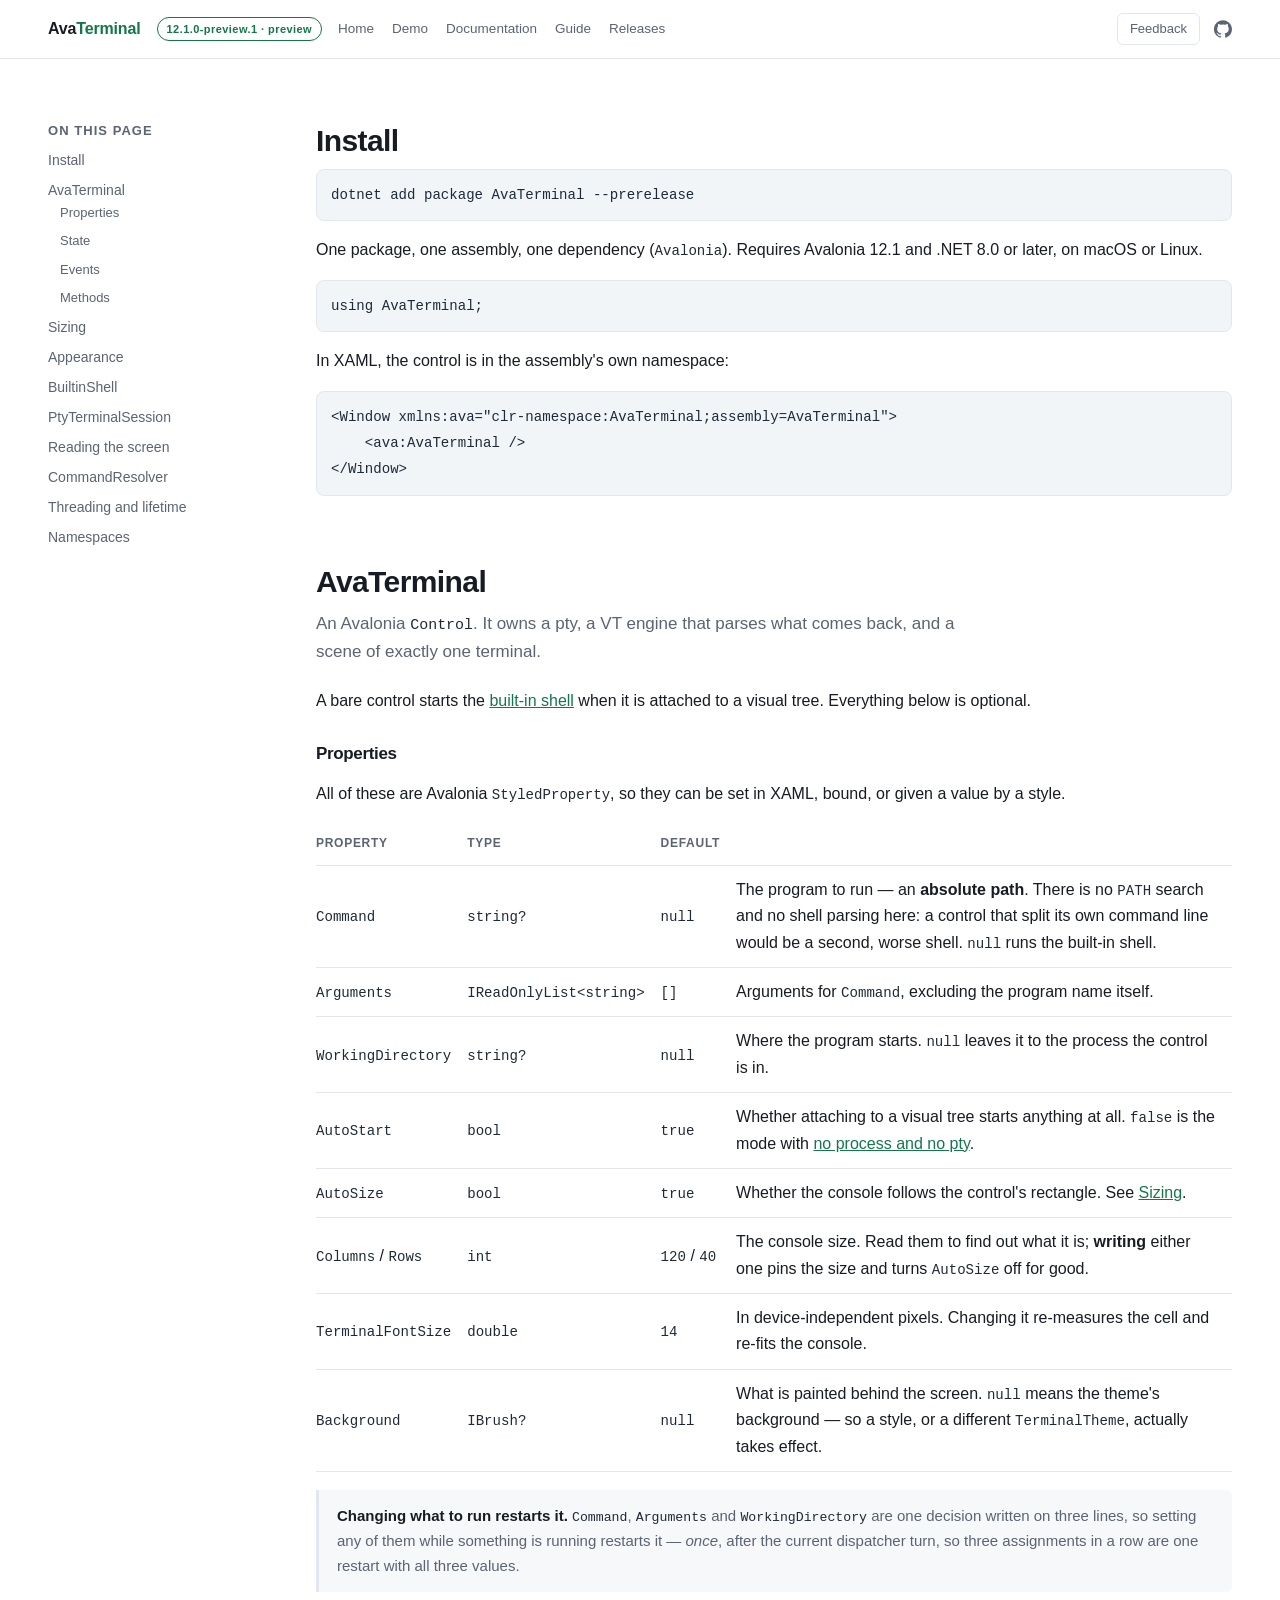
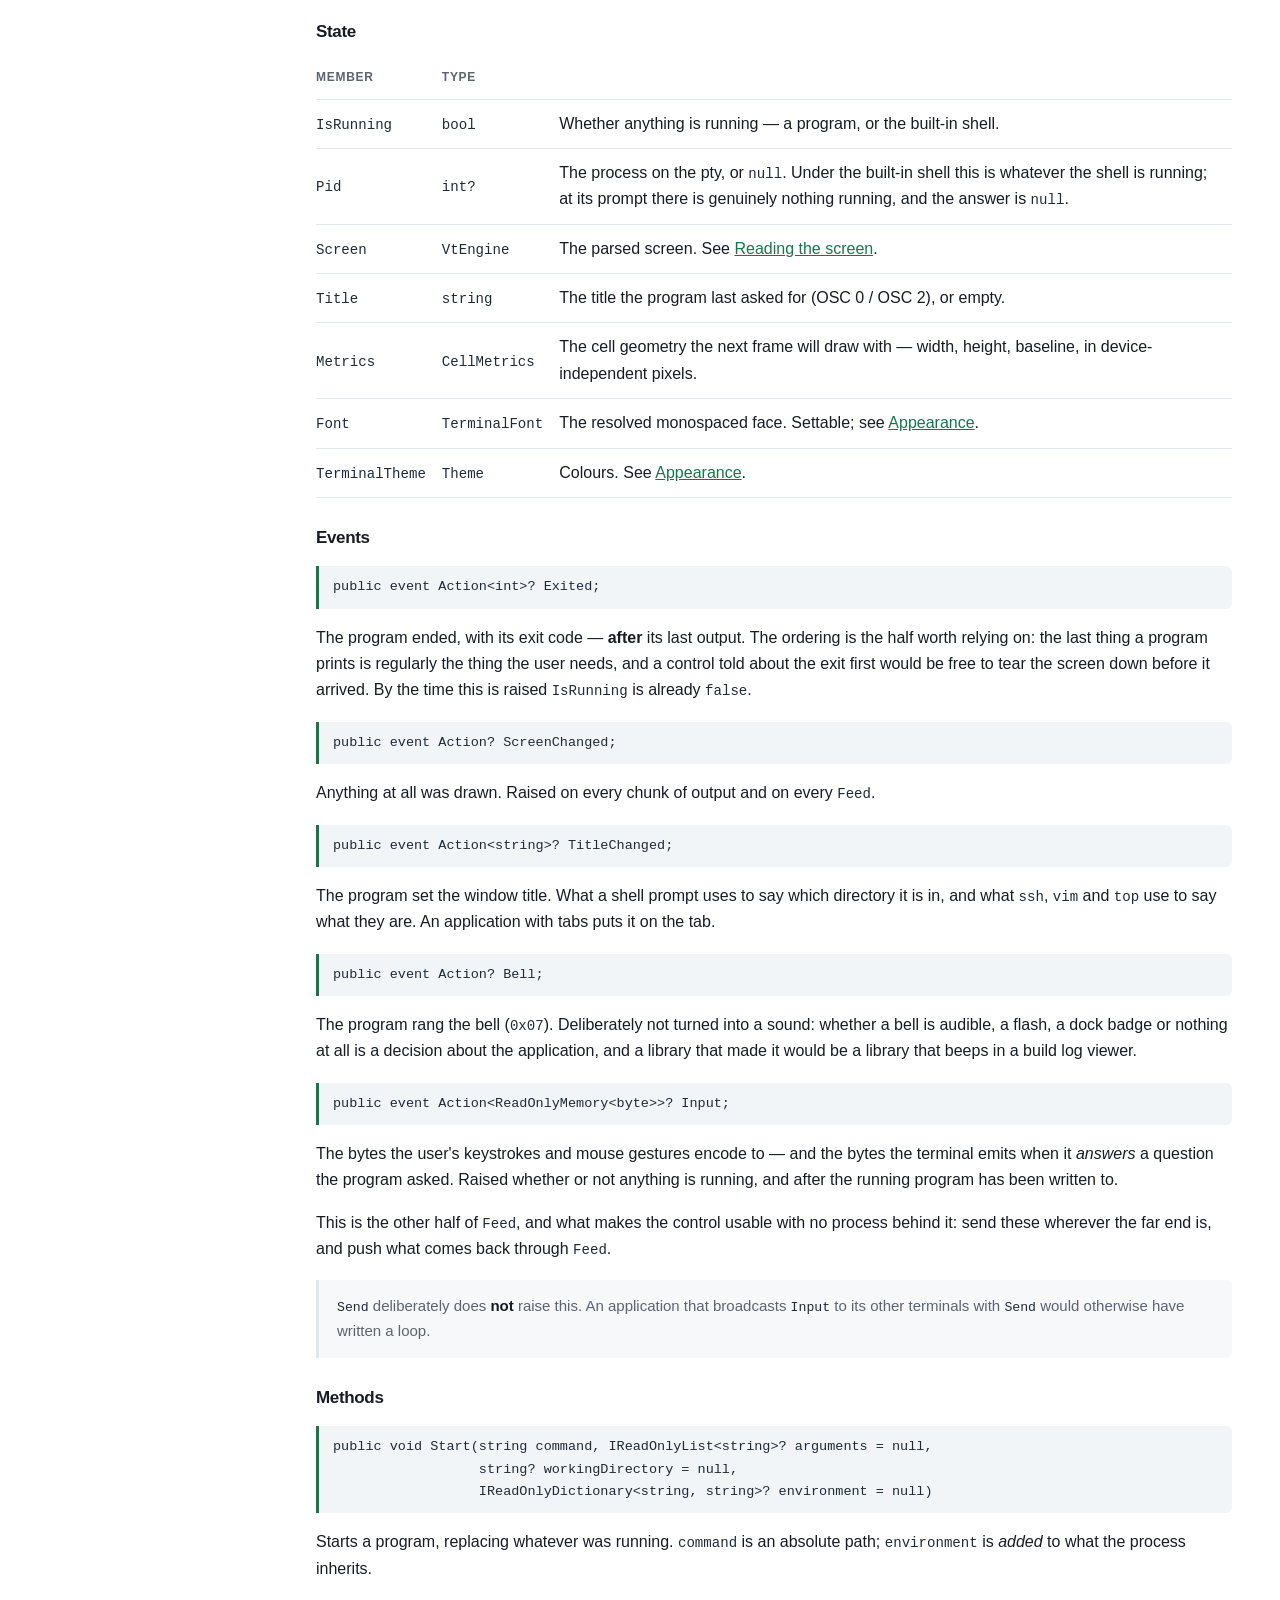
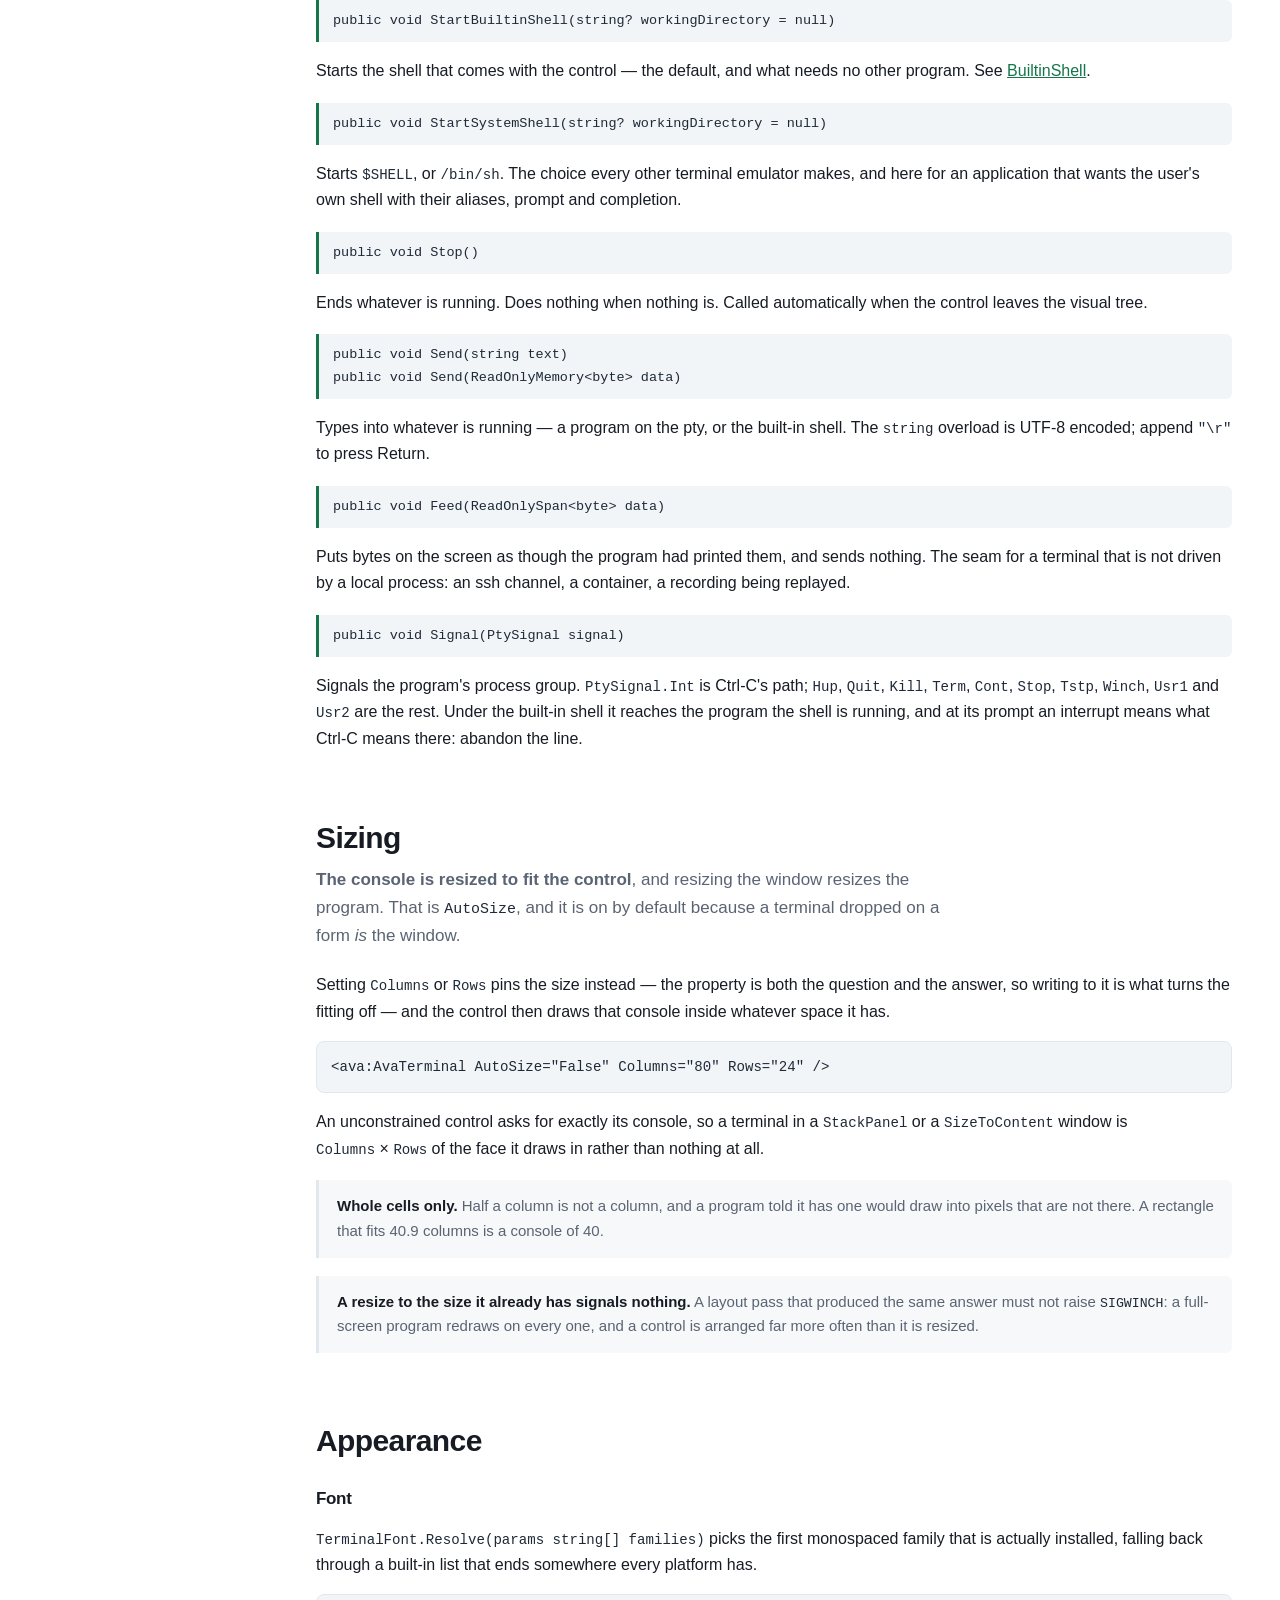
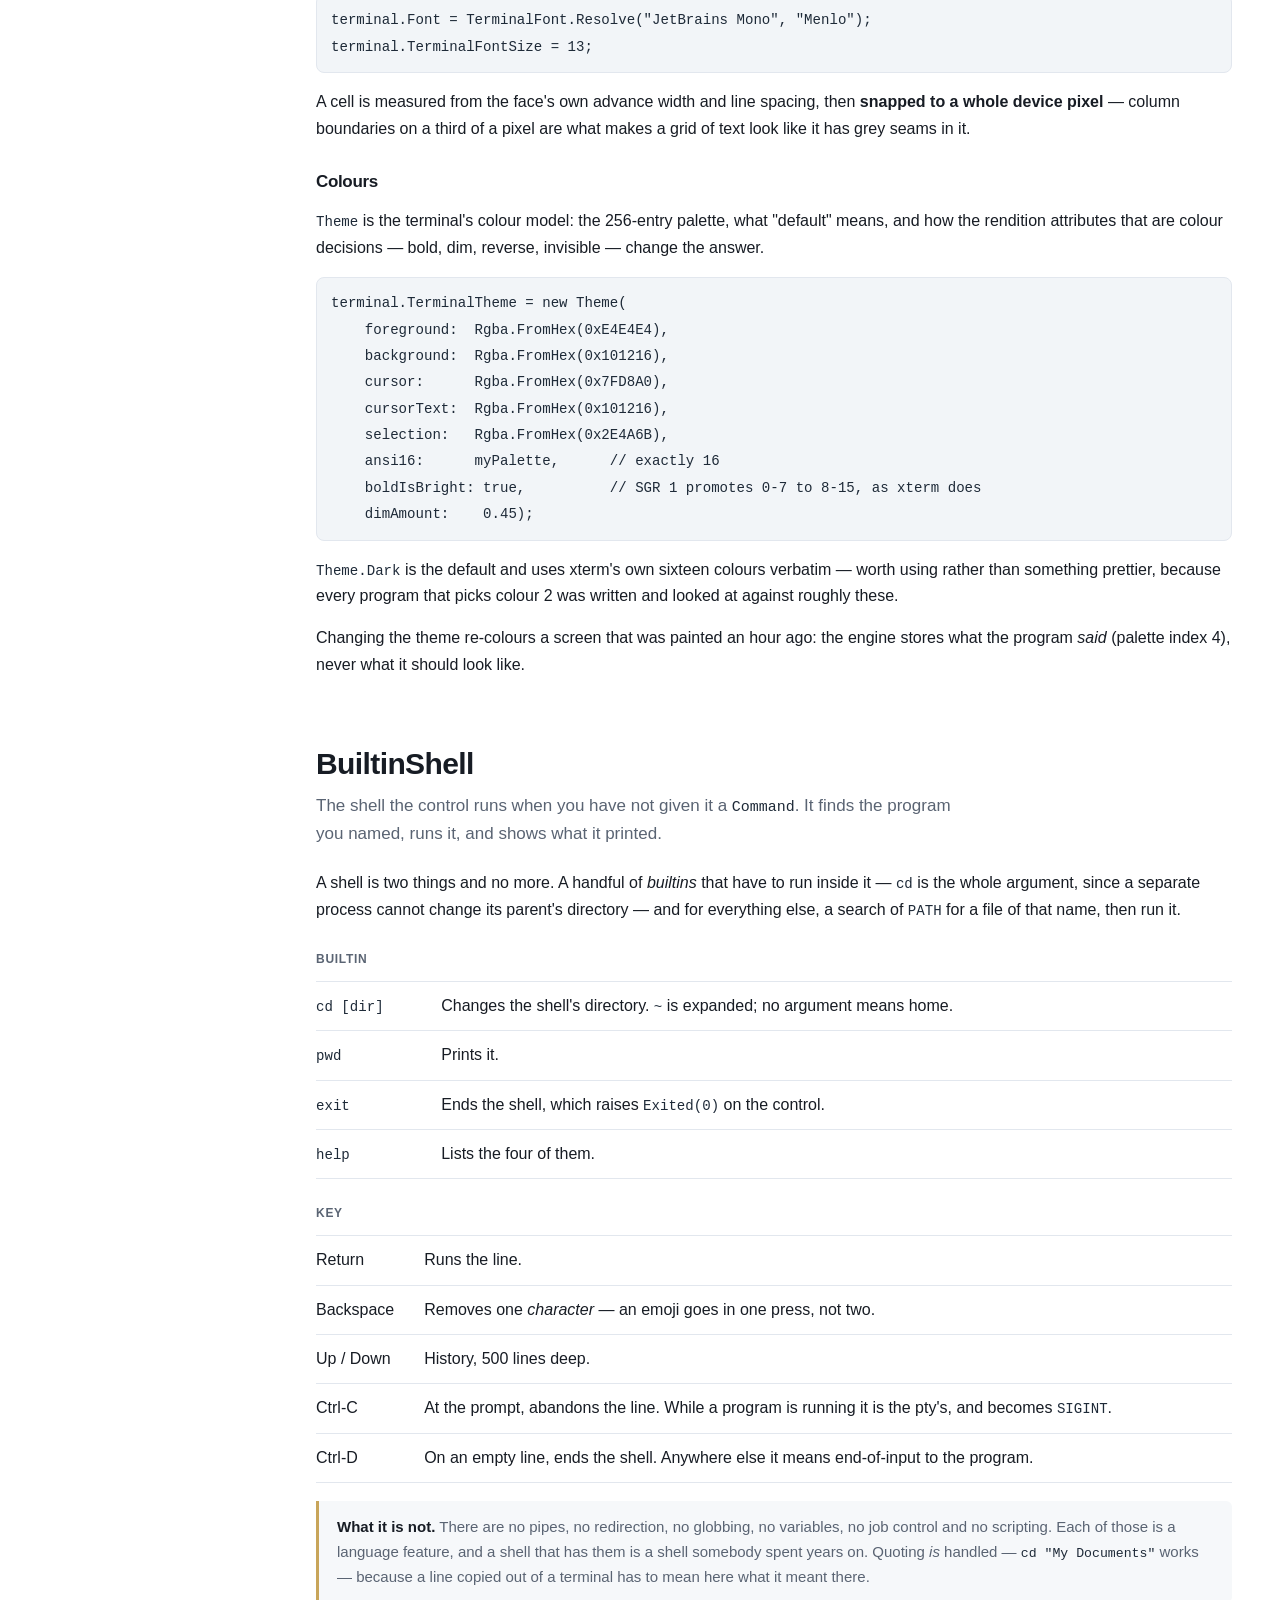
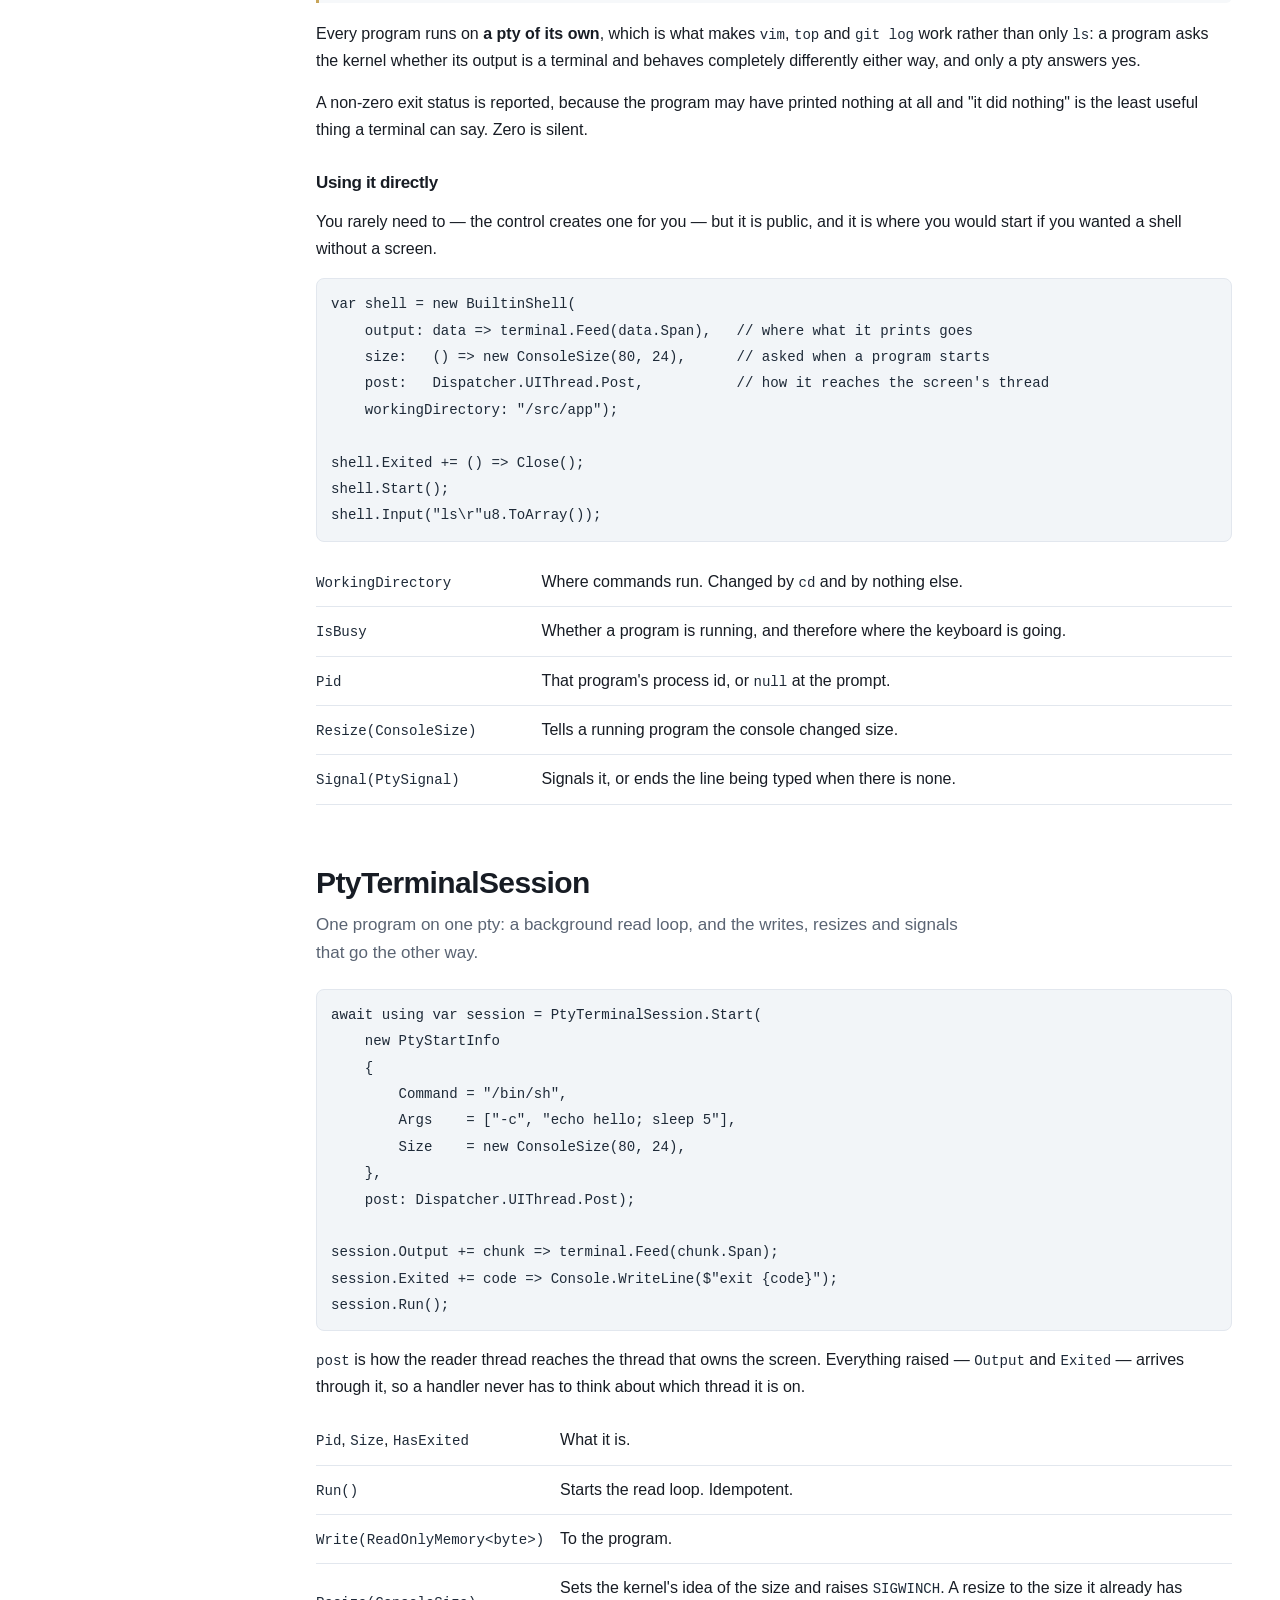
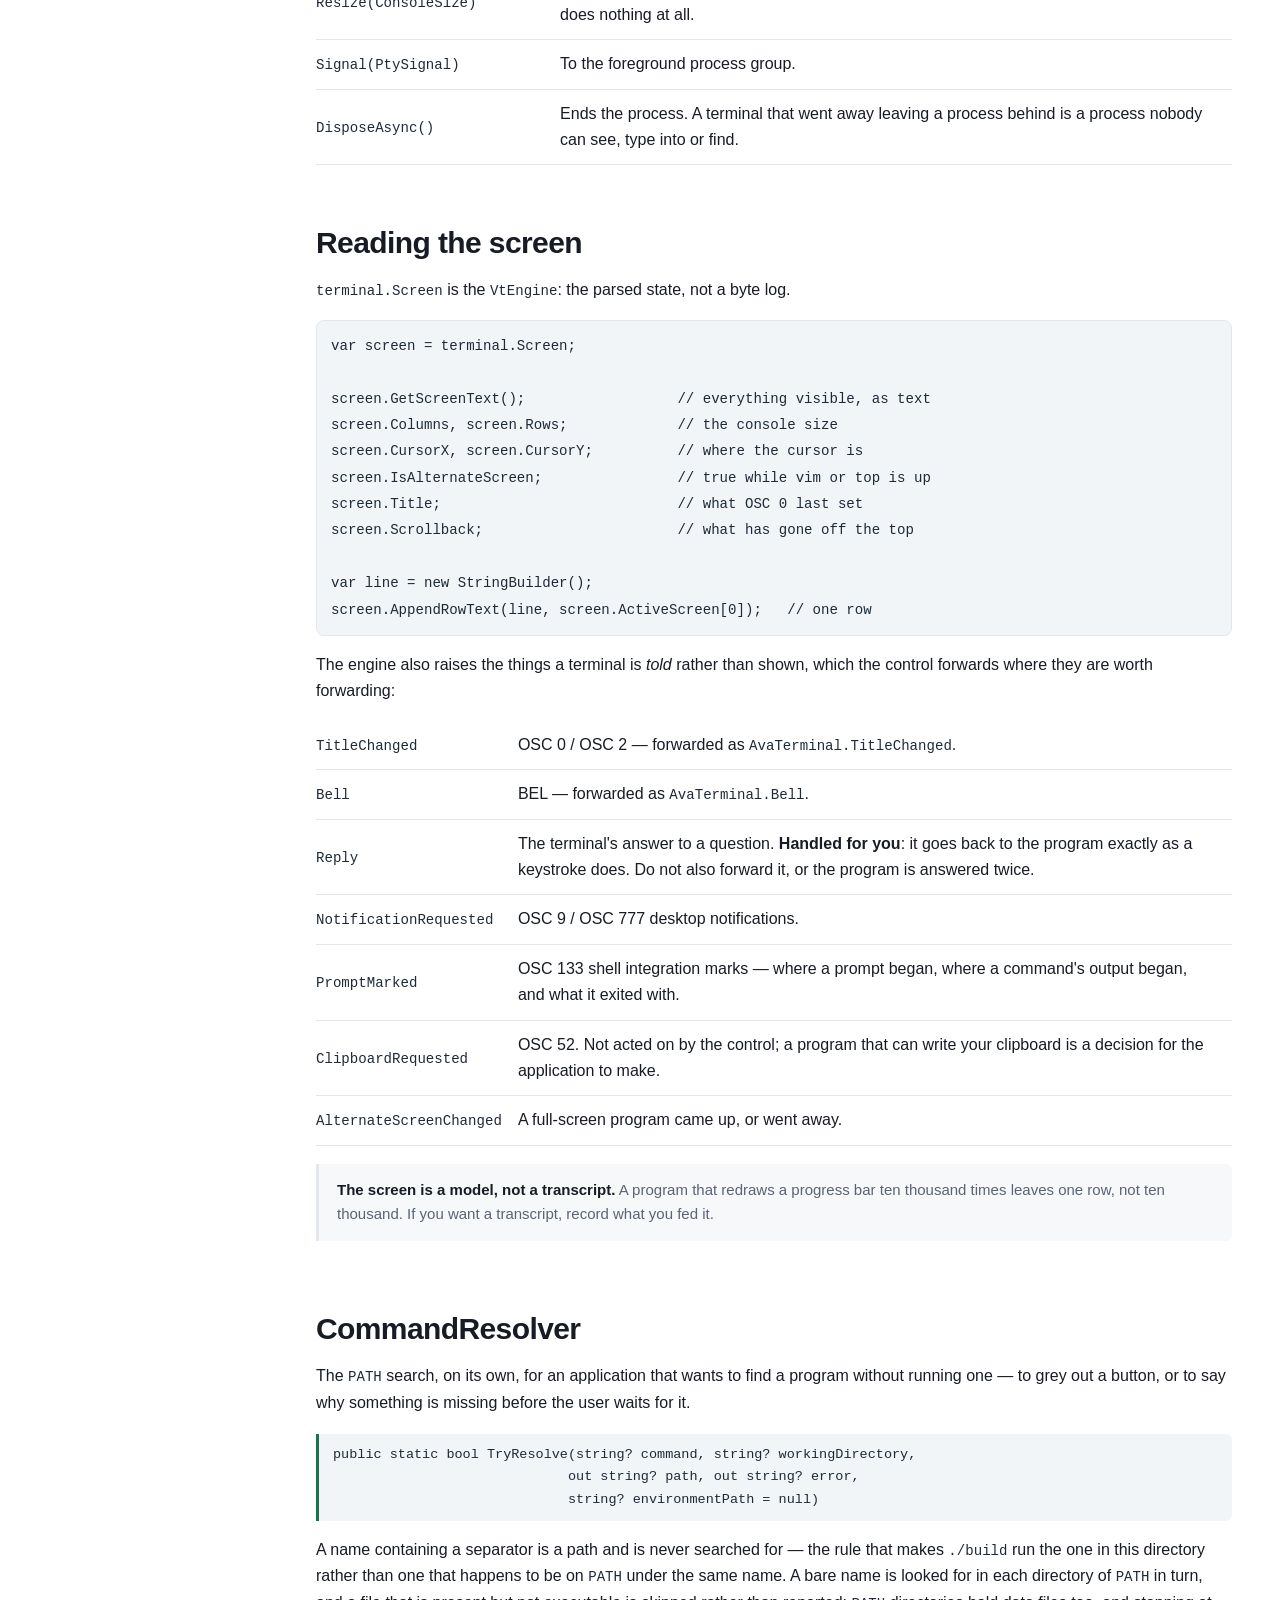
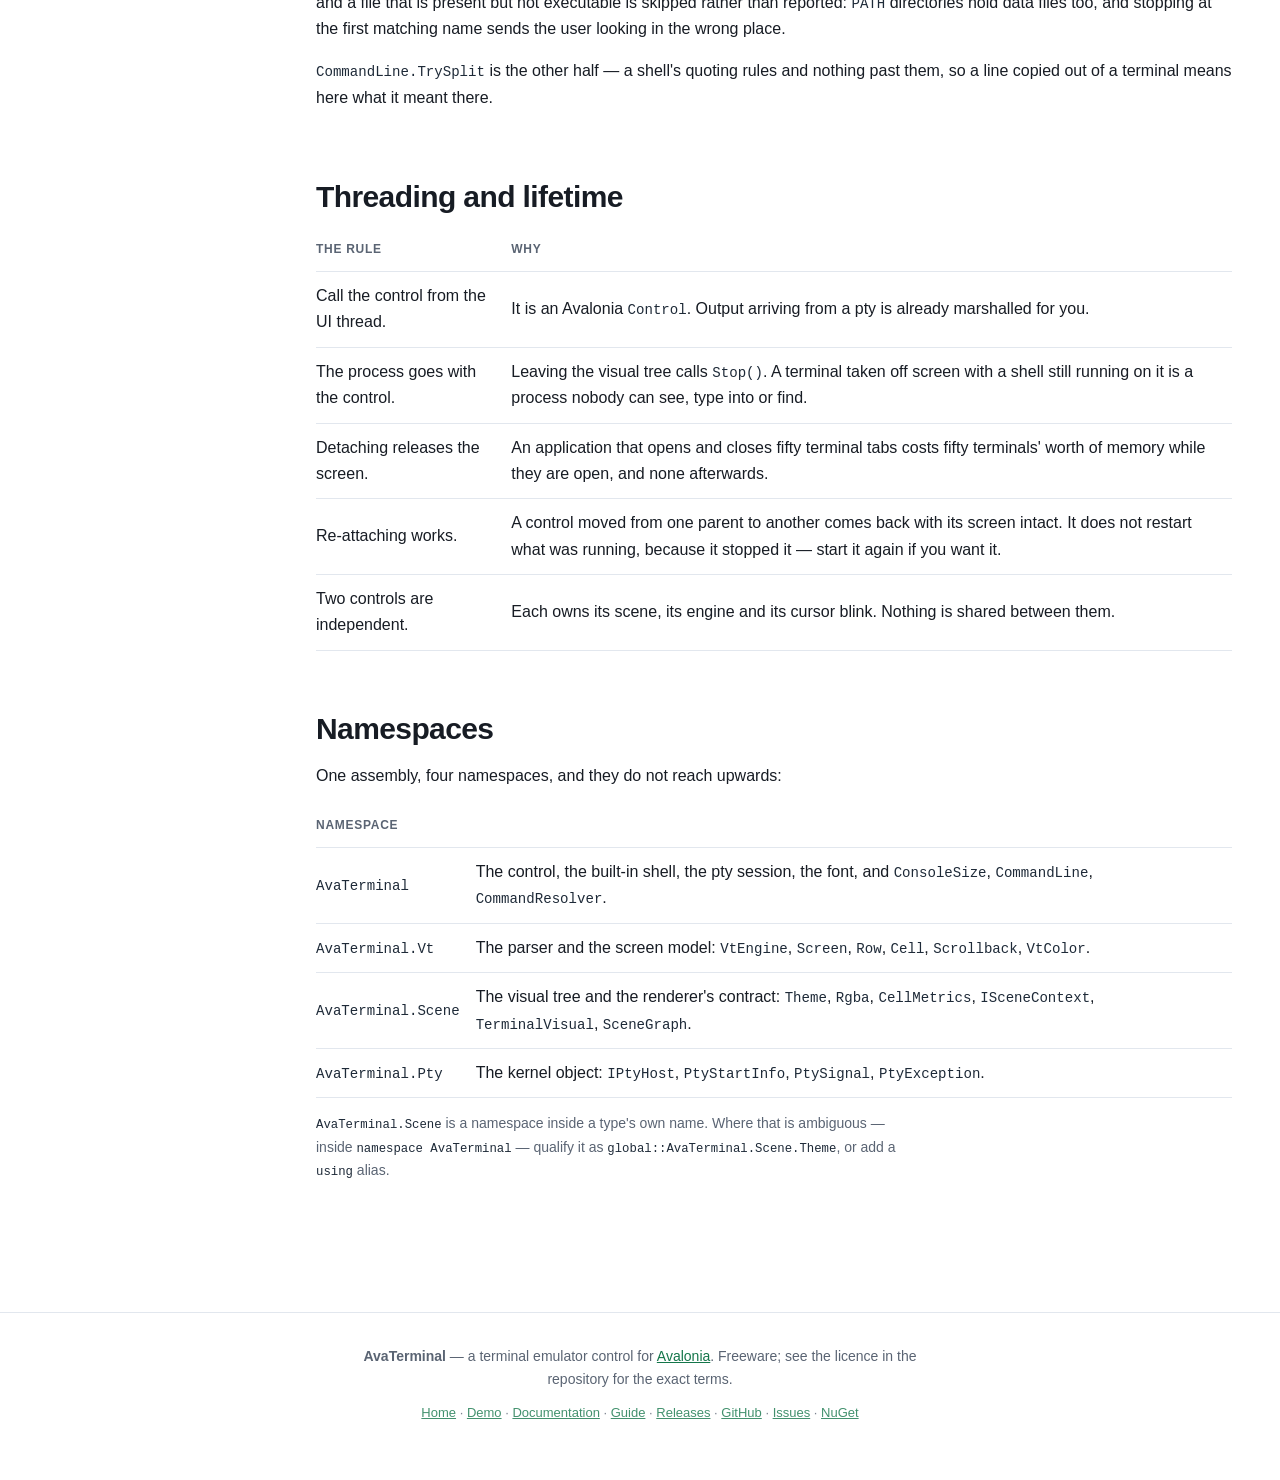
==== commit ade4e0ea: "Site updated for v12.1.0-preview.1" ====
--- a/docs/documentation.html
+++ b/docs/documentation.html
@@ -20,6 +20,7 @@
   <span class="tag">12.1.0-preview.1 · preview</span>
   <div class="links">
     <a href="index.html">Home</a>
+    <a href="demo/">Demo</a>
     <a href="documentation.html">Documentation</a>
     <a href="guide.html">Guide</a>
     <a href="releases.html">Releases</a>
@@ -541,6 +542,7 @@
   </p>
   <p class="thin">
     <a href="index.html">Home</a> ·
+    <a href="demo/">Demo</a> ·
     <a href="documentation.html">Documentation</a> ·
     <a href="guide.html">Guide</a> ·
     <a href="releases.html">Releases</a> ·
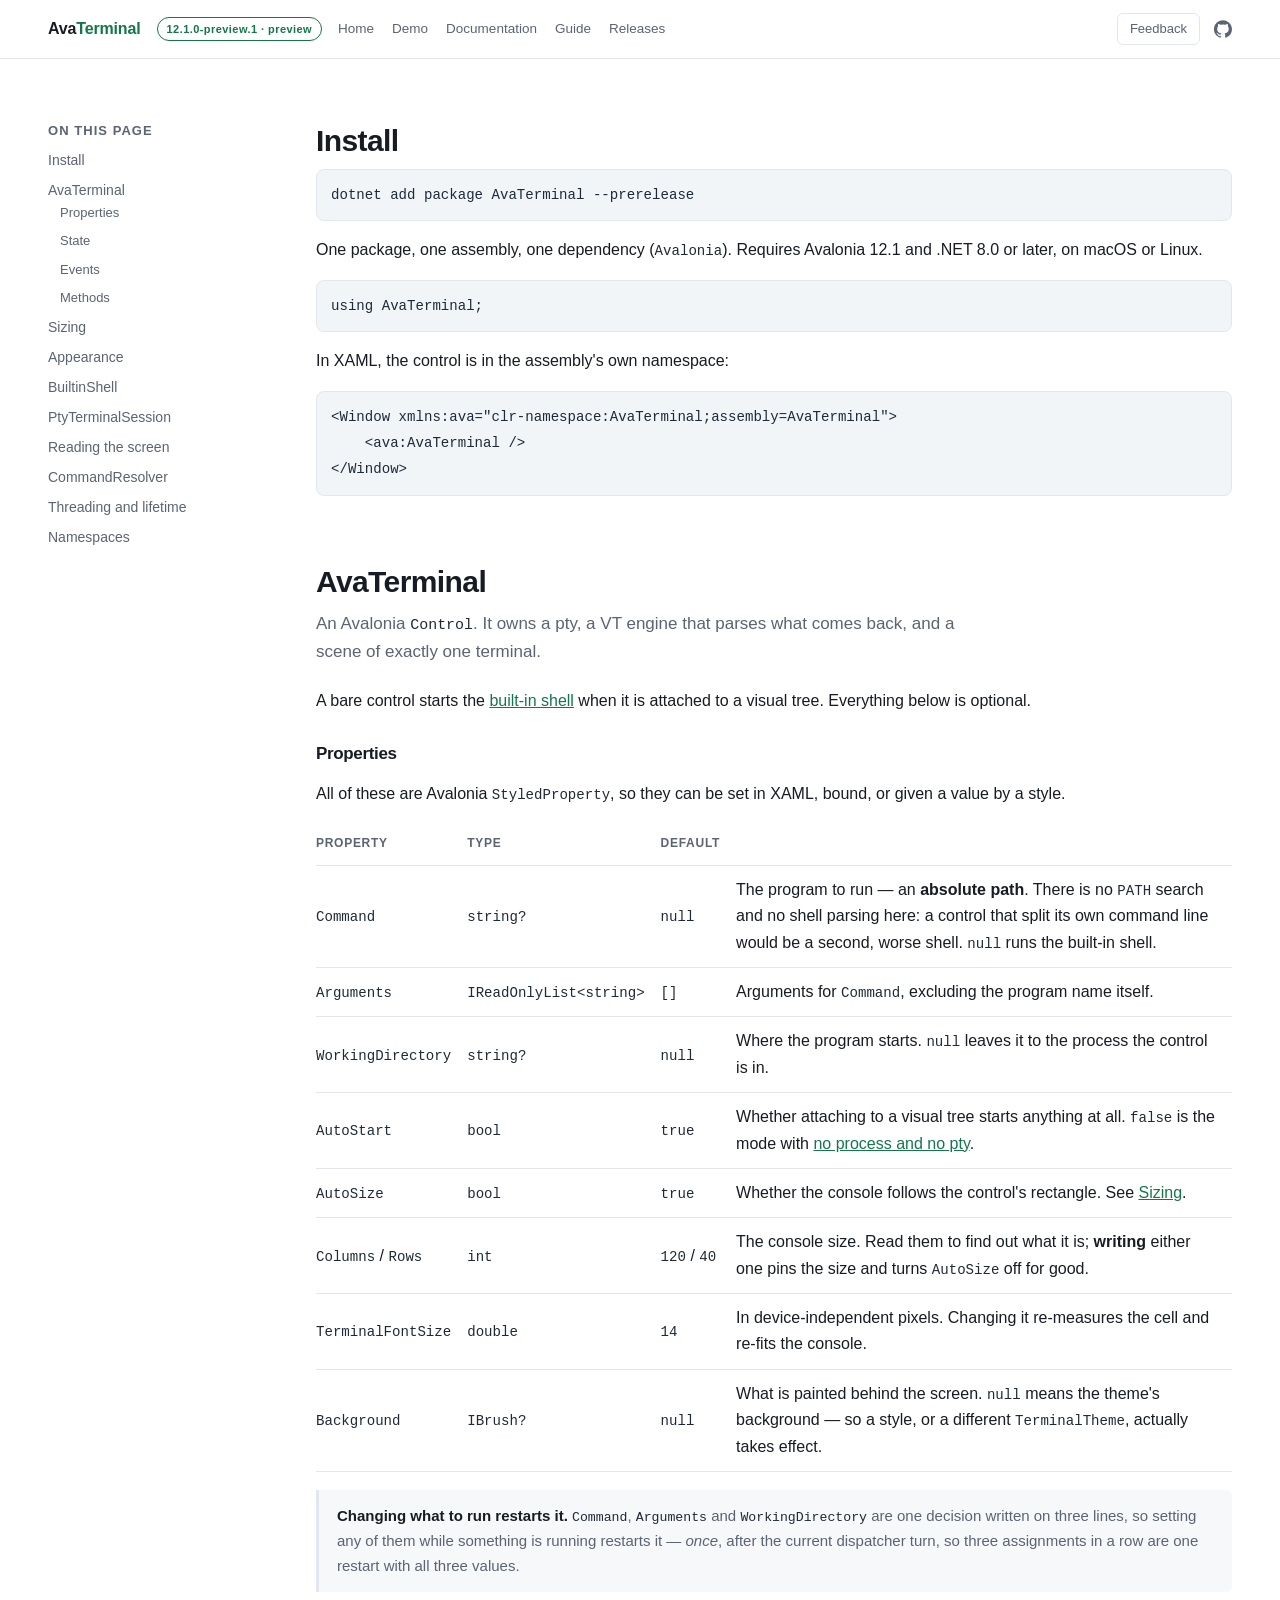
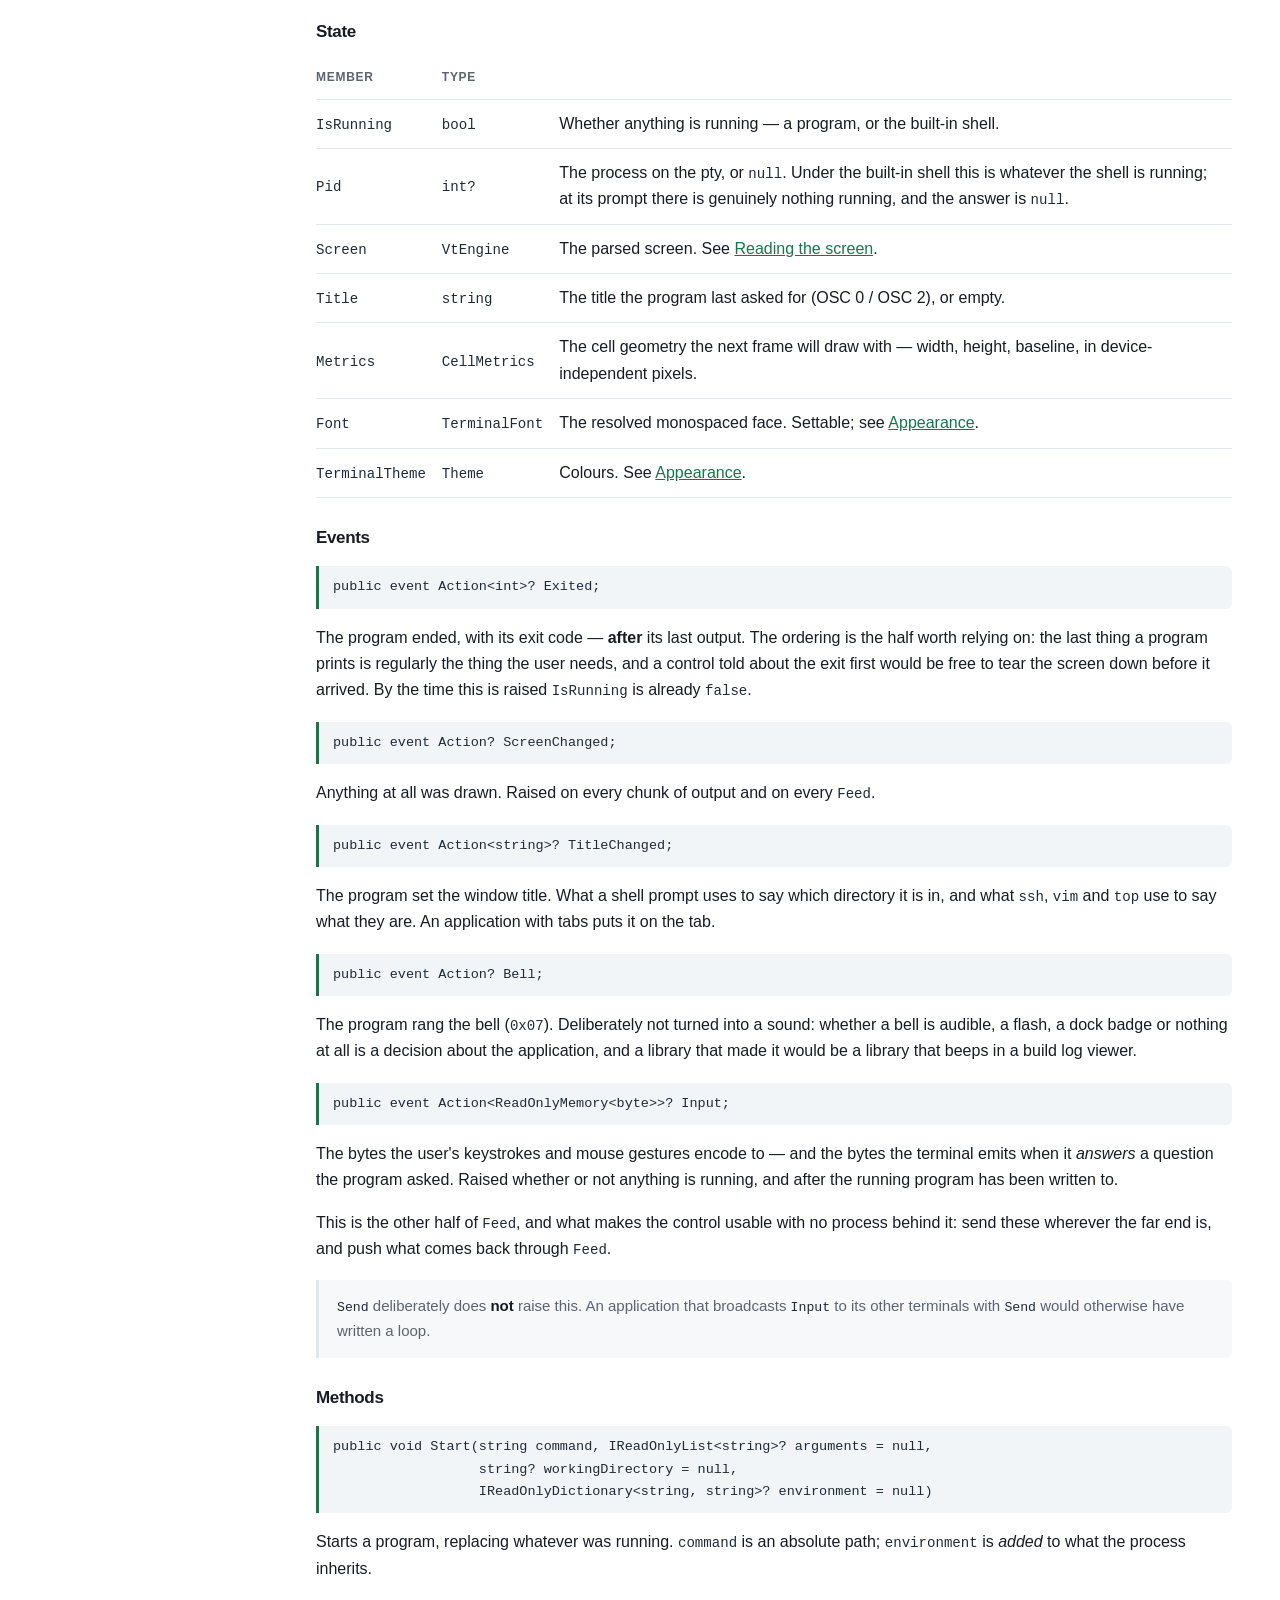
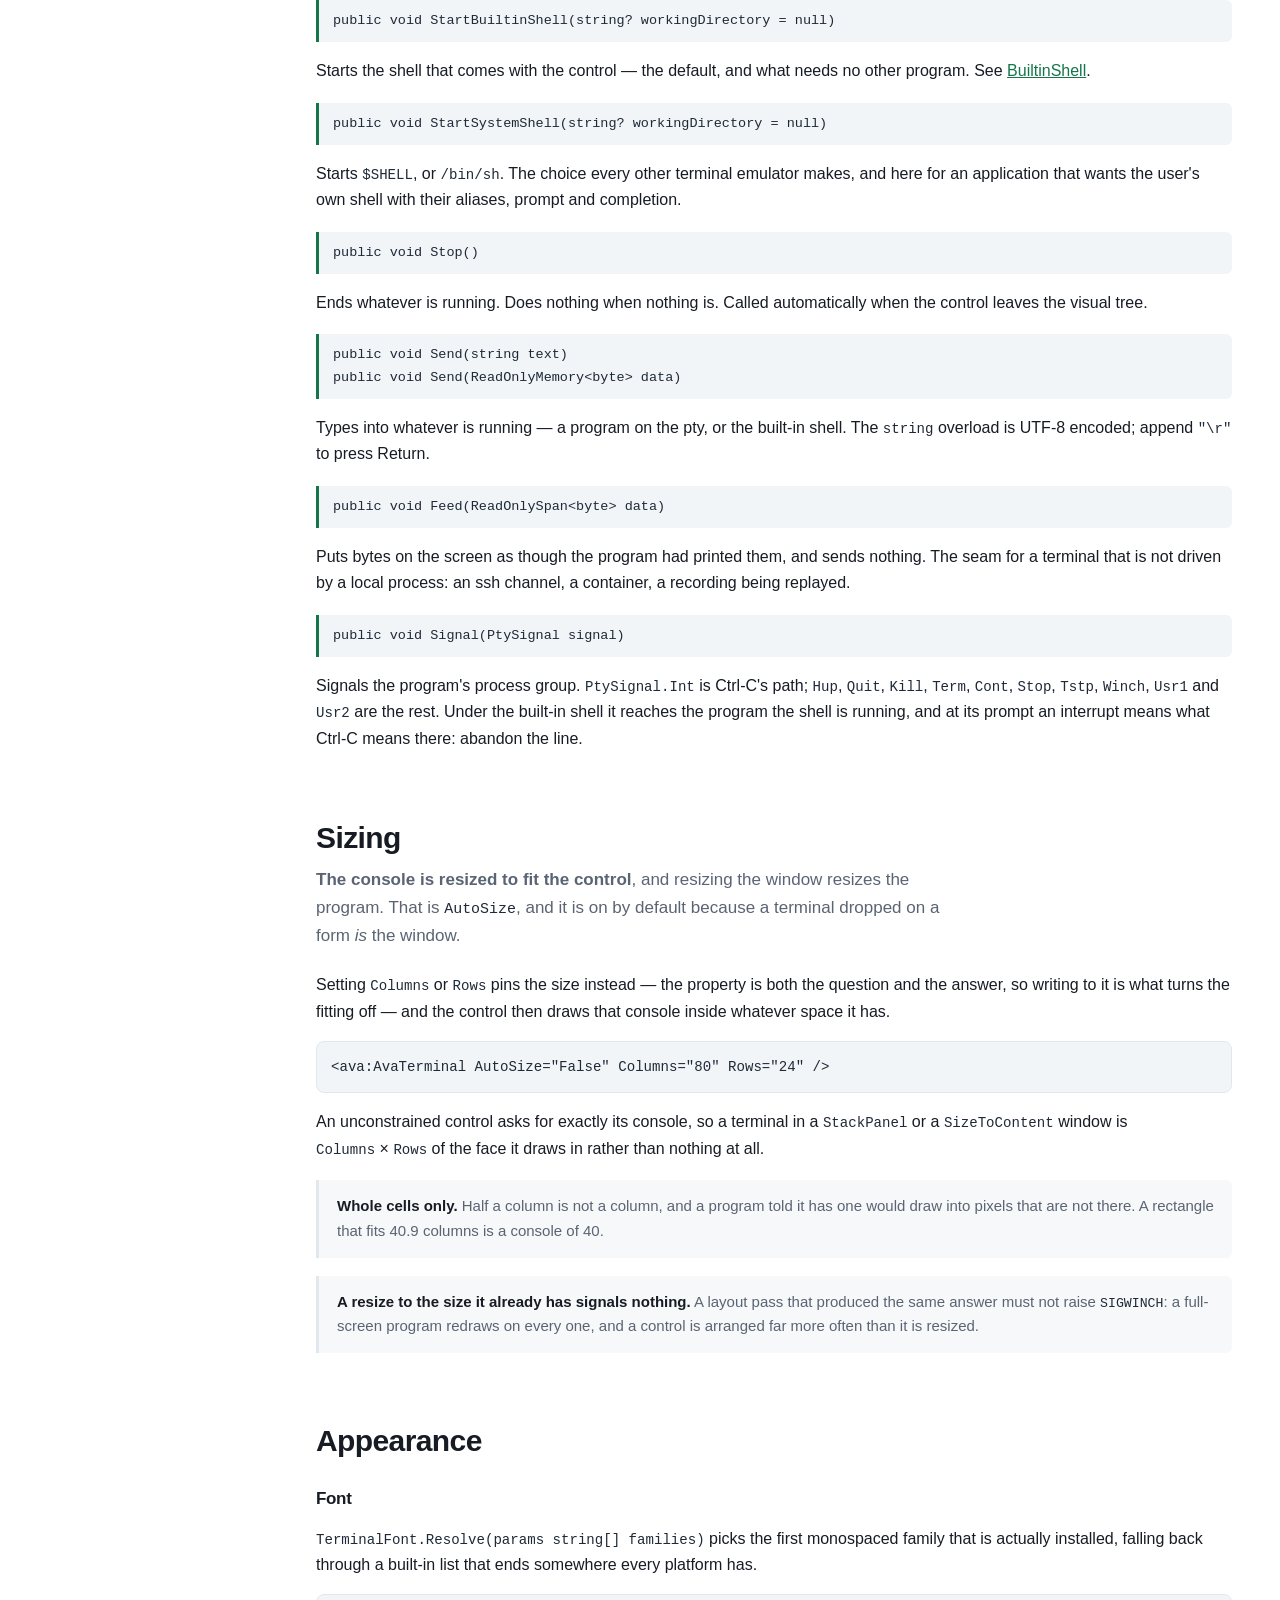
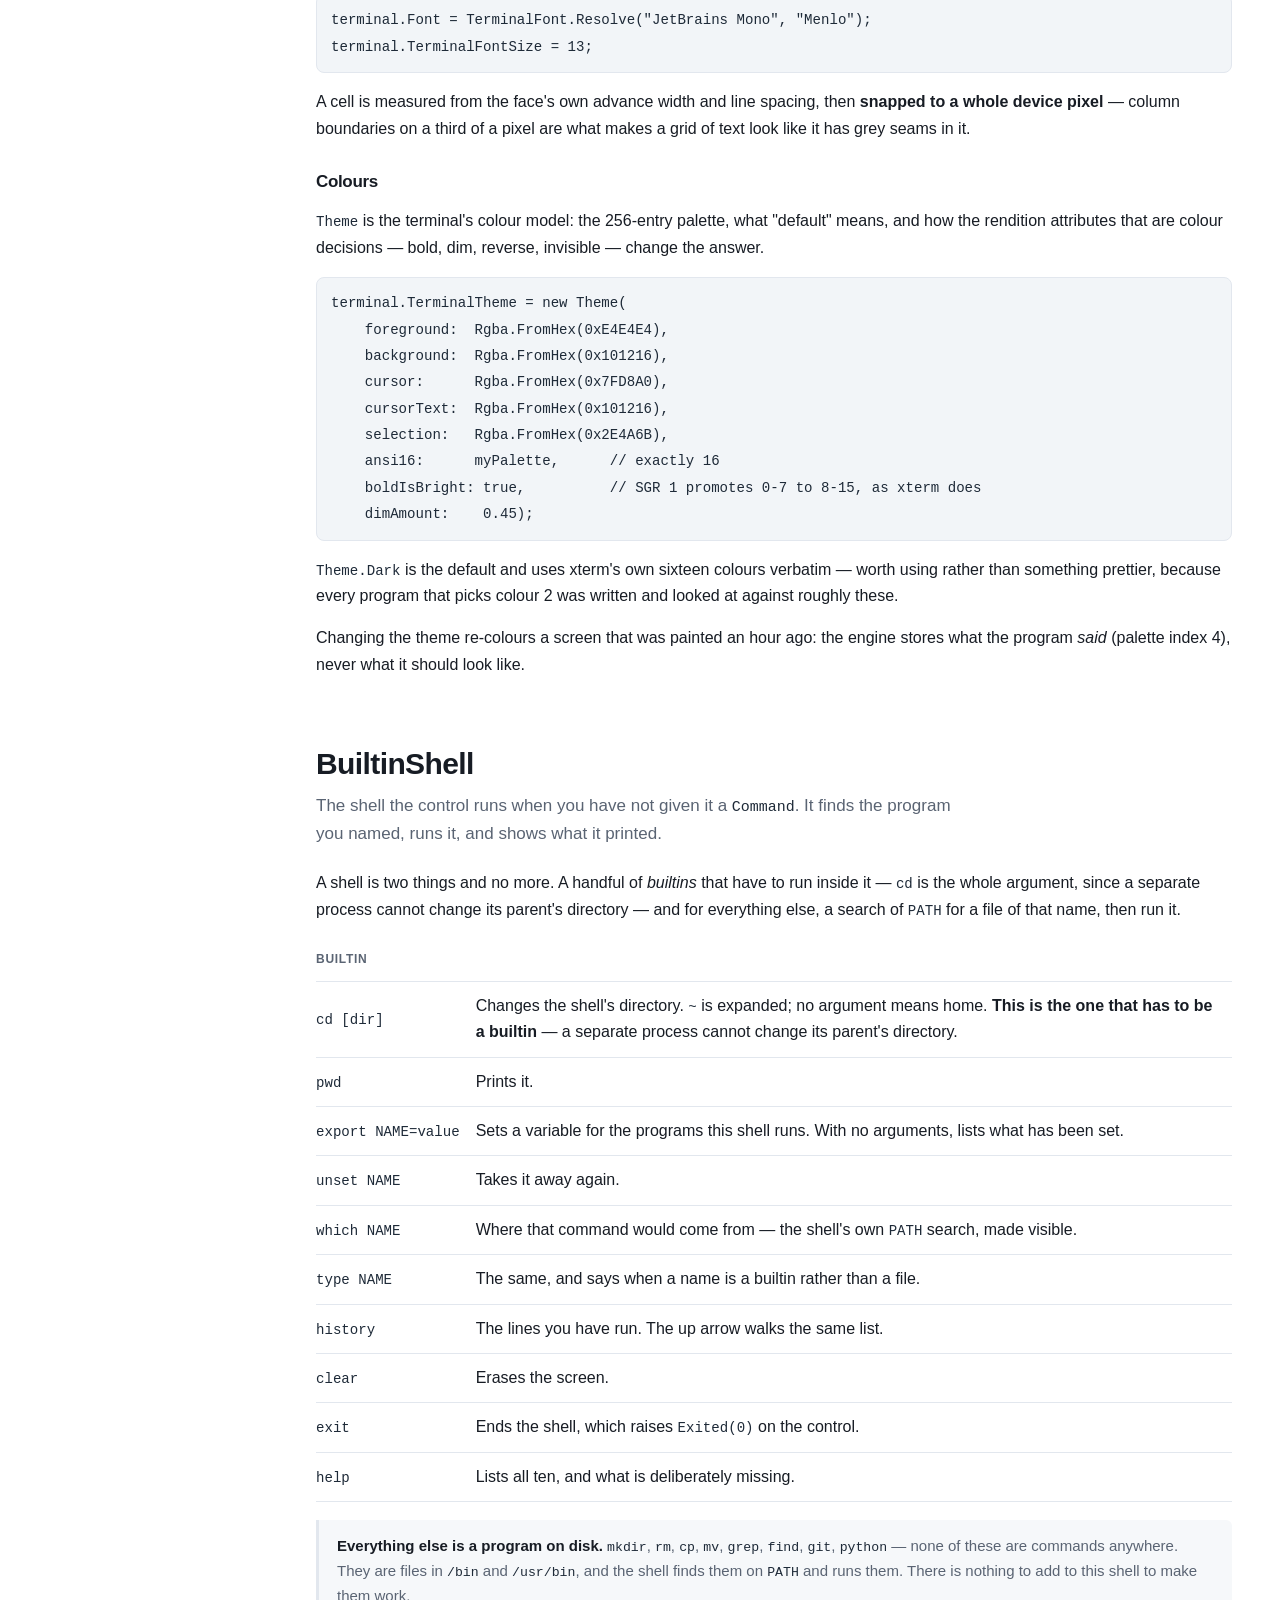
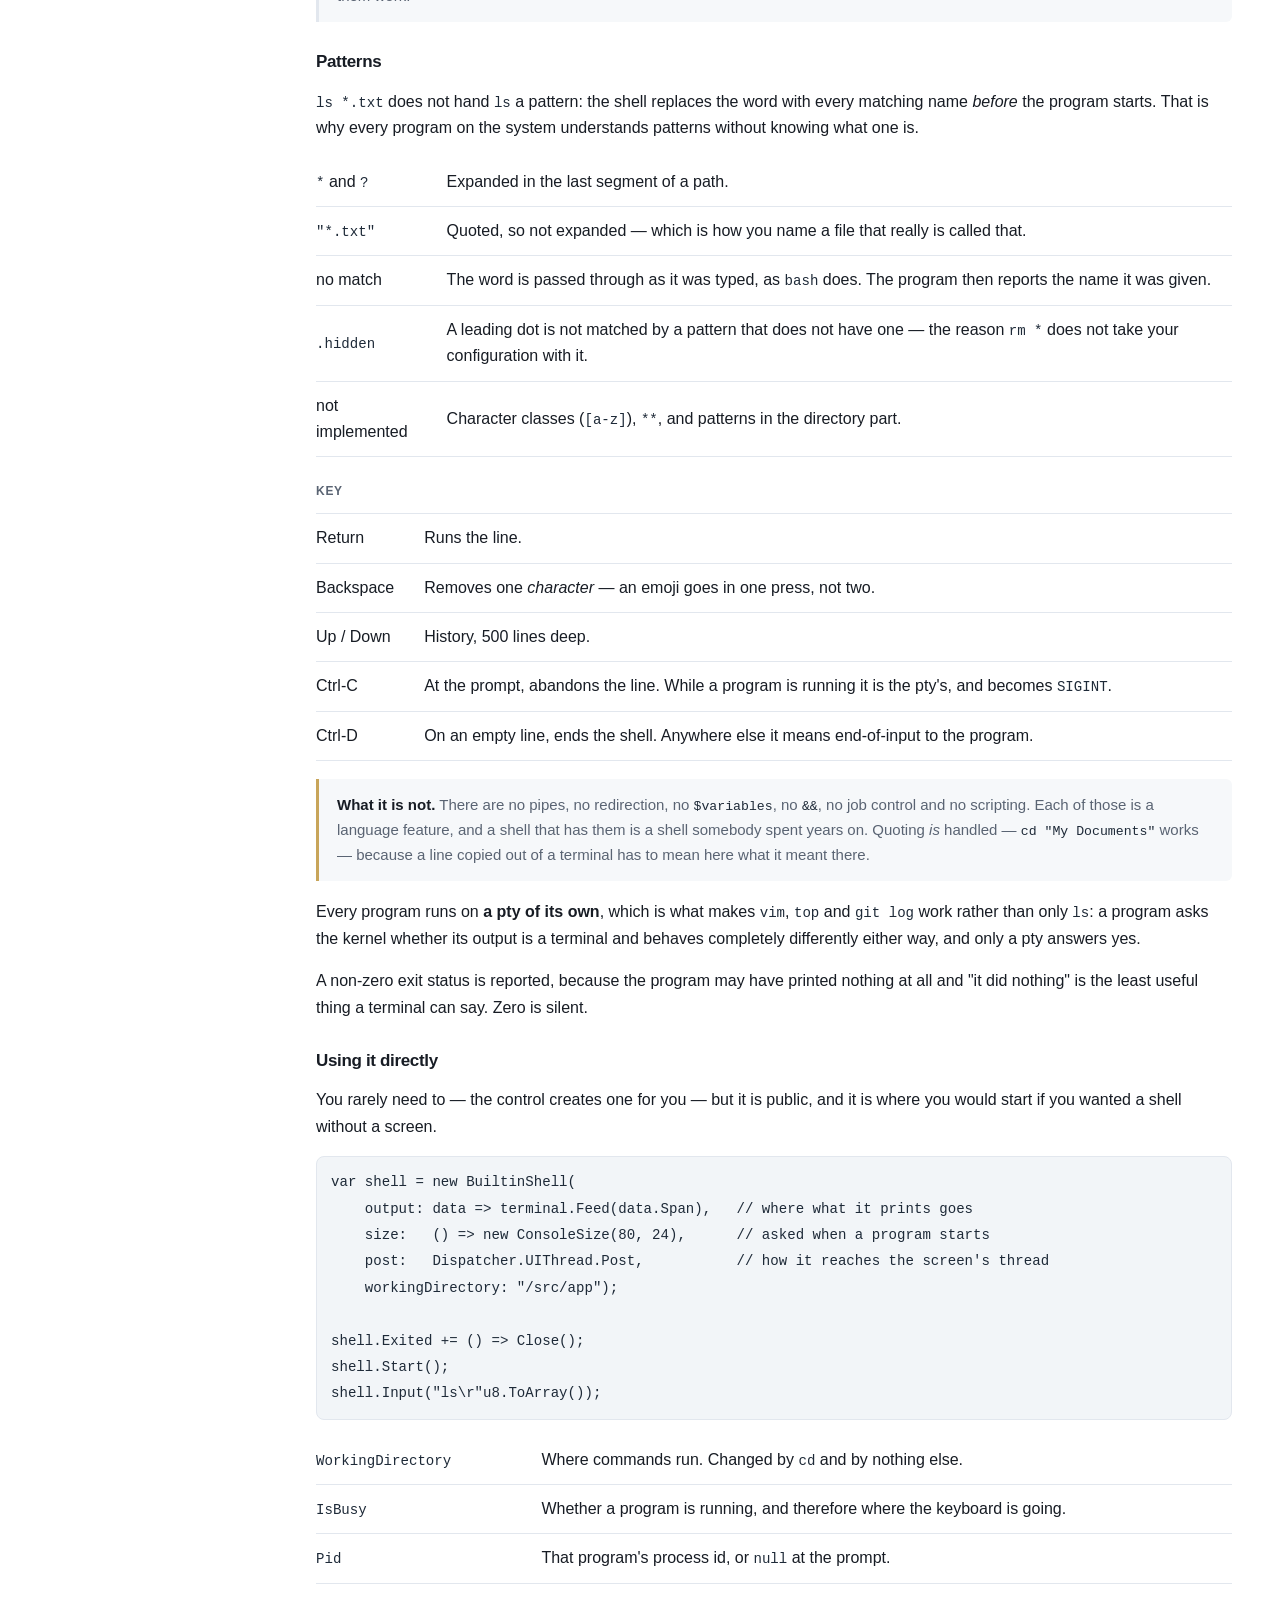
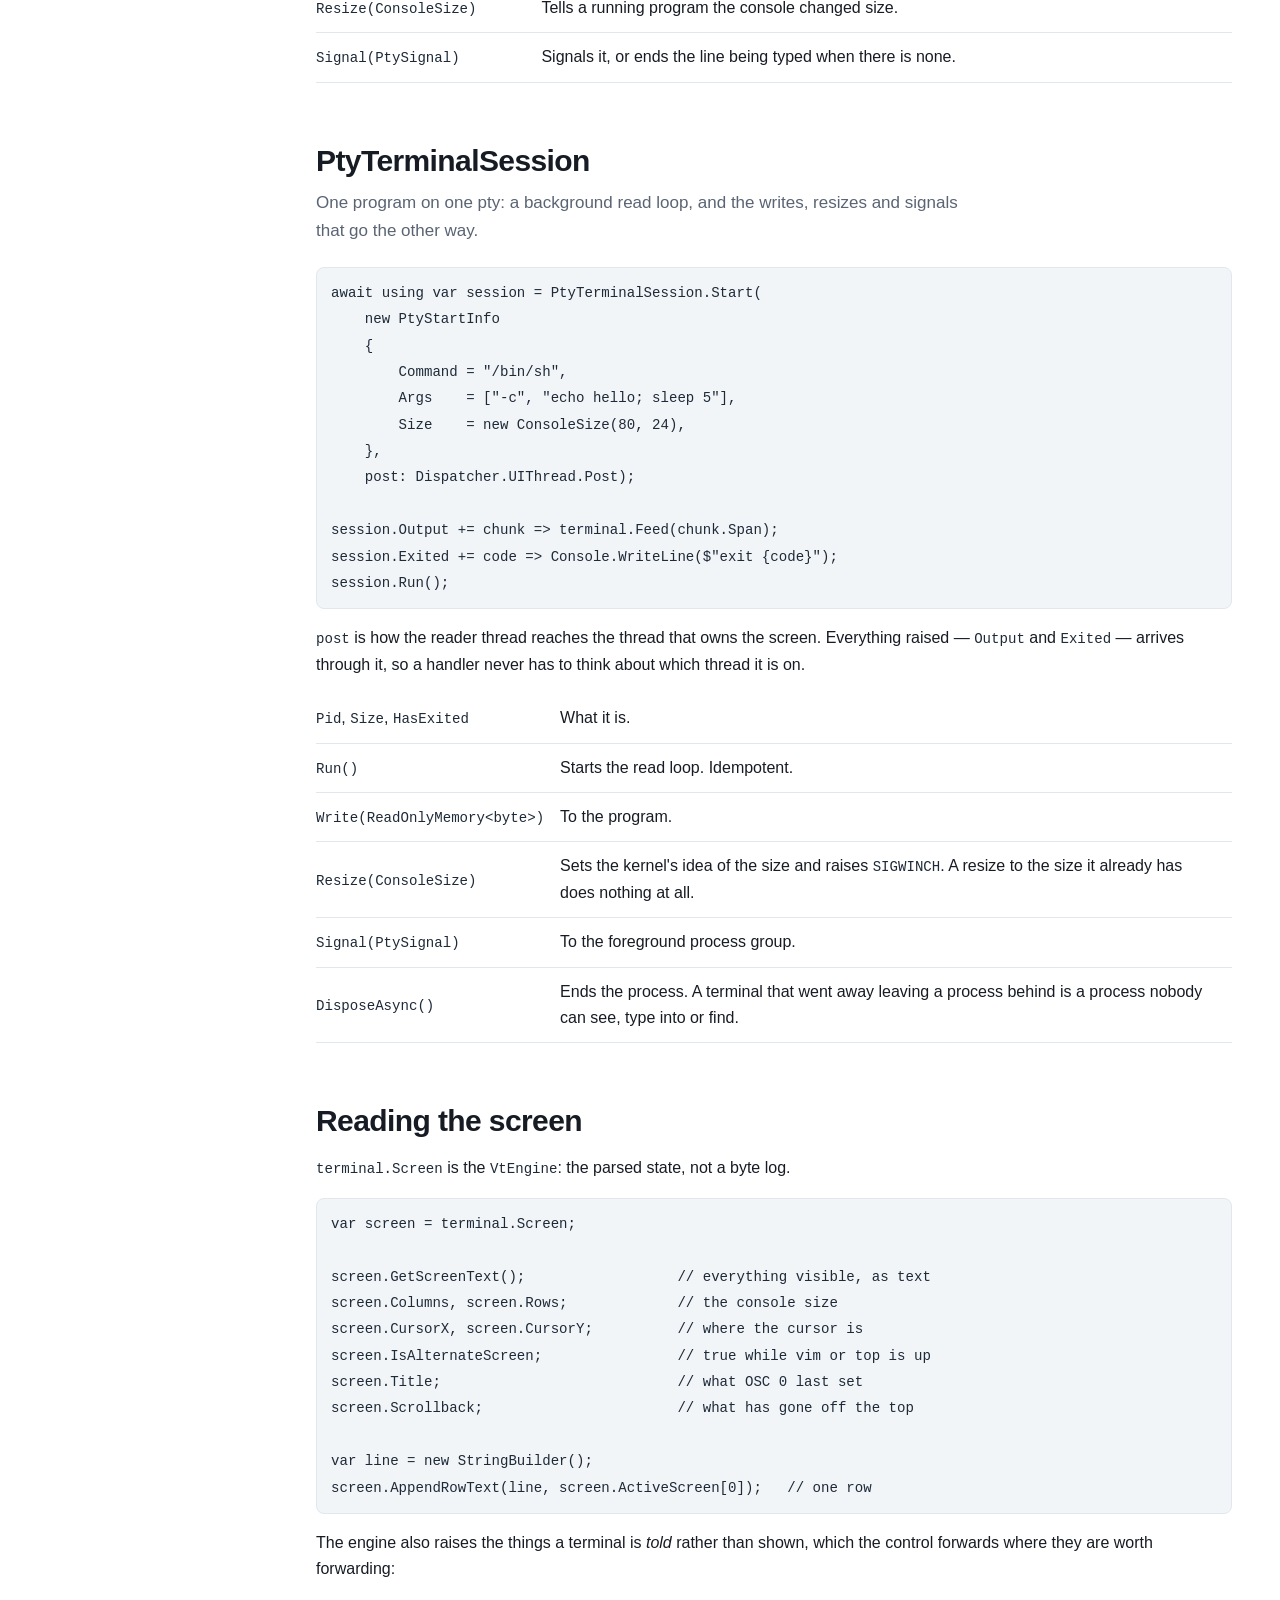
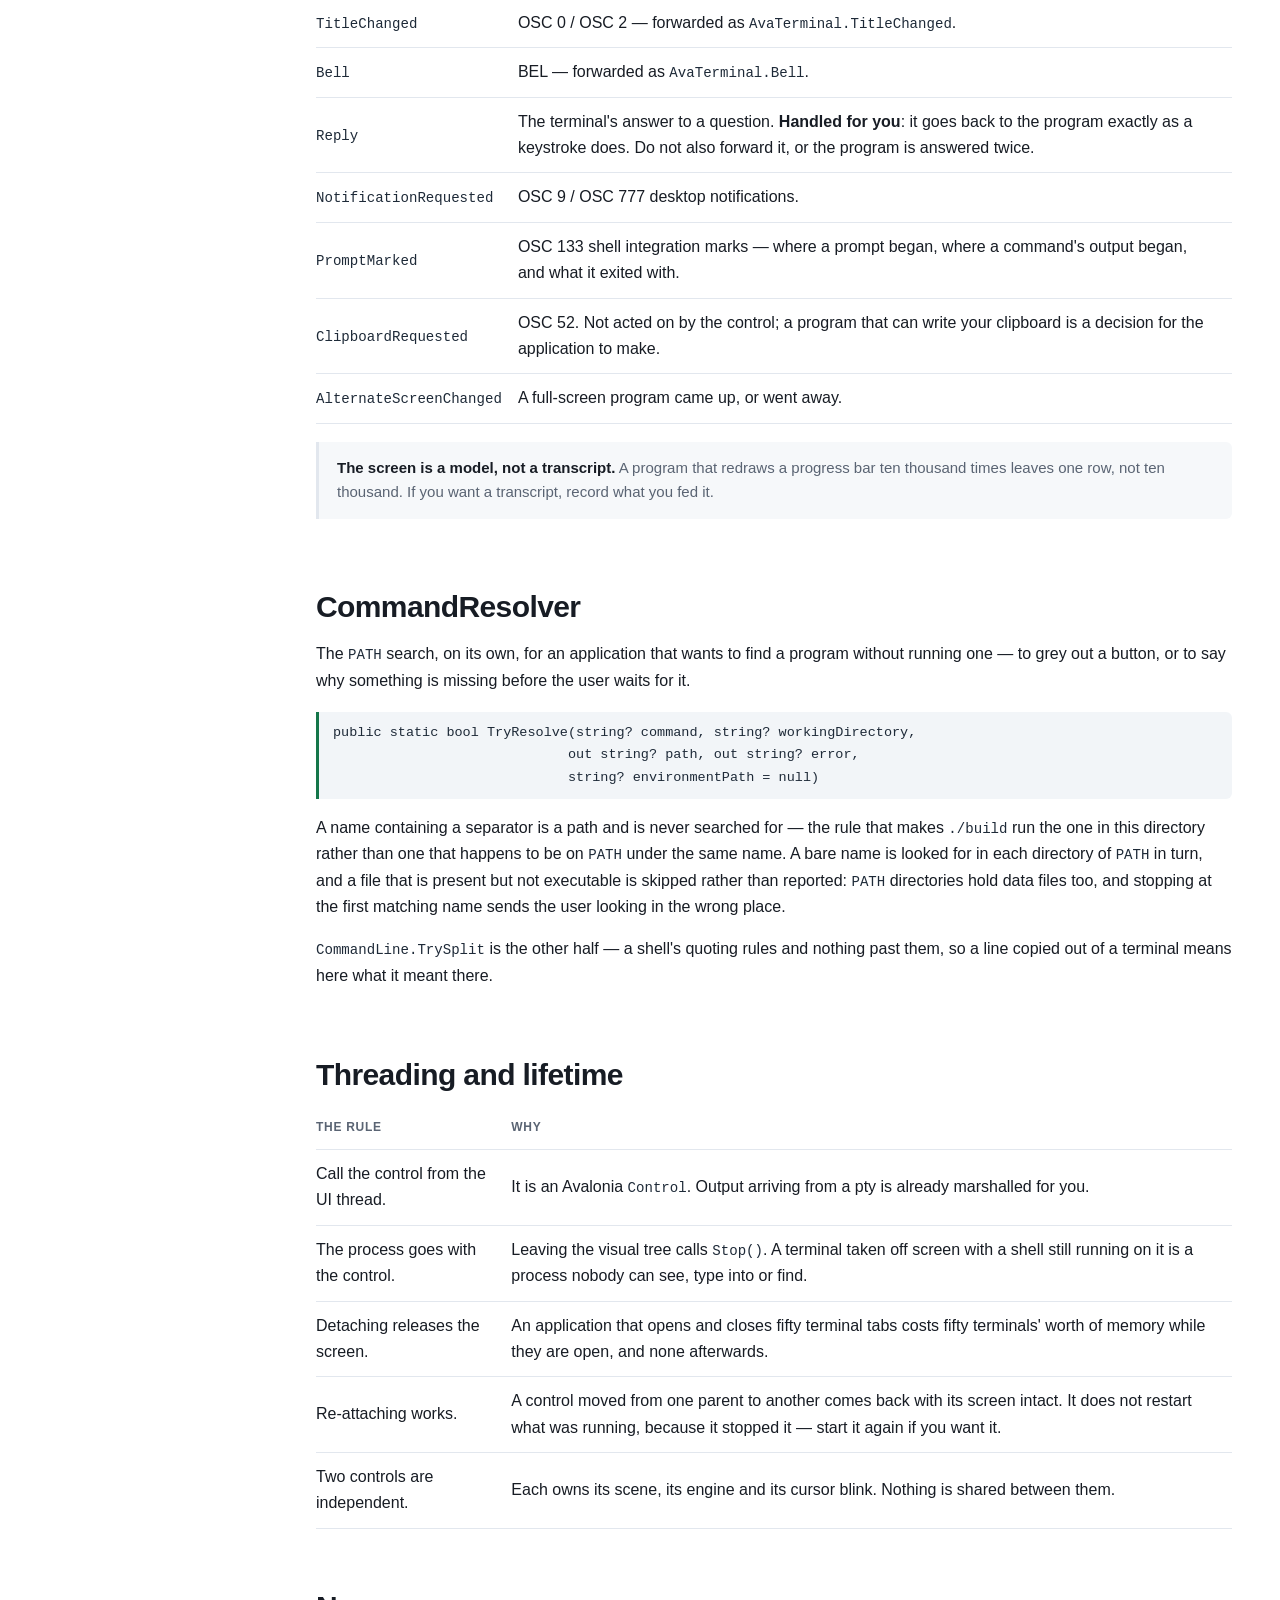
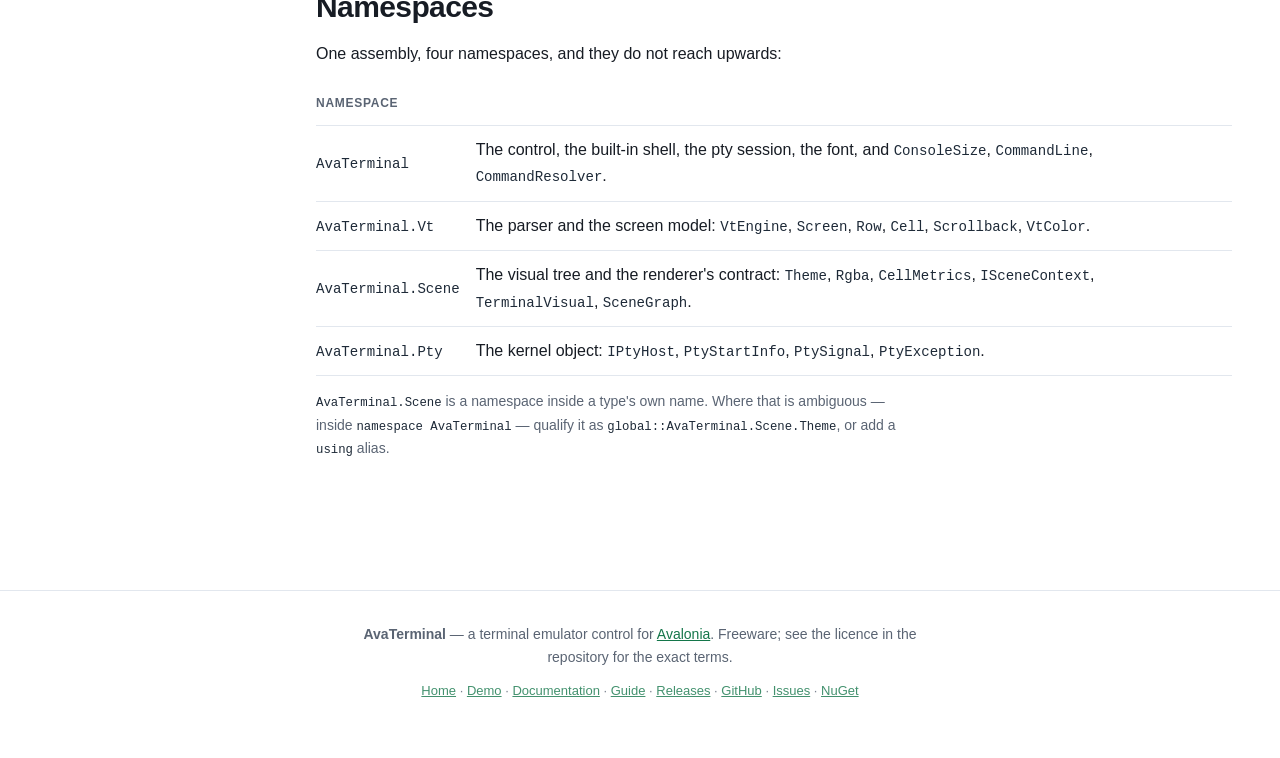
==== commit 28052843: "Site updated for v12.1.0-preview.1" ====
--- a/docs/documentation.html
+++ b/docs/documentation.html
@@ -332,10 +332,38 @@
 
   <table>
     <tr><th>Builtin</th><th></th></tr>
-    <tr><td><code>cd [dir]</code></td><td>Changes the shell's directory. <code>~</code> is expanded; no argument means home.</td></tr>
+    <tr><td><code>cd [dir]</code></td><td>Changes the shell's directory. <code>~</code> is expanded; no argument means home. <strong>This is the one that has to be a builtin</strong> — a separate process cannot change its parent's directory.</td></tr>
     <tr><td><code>pwd</code></td><td>Prints it.</td></tr>
+    <tr><td><code>export NAME=value</code></td><td>Sets a variable for the programs this shell runs. With no arguments, lists what has been set.</td></tr>
+    <tr><td><code>unset NAME</code></td><td>Takes it away again.</td></tr>
+    <tr><td><code>which NAME</code></td><td>Where that command would come from — the shell's own <code>PATH</code> search, made visible.</td></tr>
+    <tr><td><code>type NAME</code></td><td>The same, and says when a name is a builtin rather than a file.</td></tr>
+    <tr><td><code>history</code></td><td>The lines you have run. The up arrow walks the same list.</td></tr>
+    <tr><td><code>clear</code></td><td>Erases the screen.</td></tr>
     <tr><td><code>exit</code></td><td>Ends the shell, which raises <code>Exited(0)</code> on the control.</td></tr>
-    <tr><td><code>help</code></td><td>Lists the four of them.</td></tr>
+    <tr><td><code>help</code></td><td>Lists all ten, and what is deliberately missing.</td></tr>
+  </table>
+
+  <div class="note">
+    <strong>Everything else is a program on disk.</strong> <code>mkdir</code>, <code>rm</code>,
+    <code>cp</code>, <code>mv</code>, <code>grep</code>, <code>find</code>, <code>git</code>,
+    <code>python</code> — none of these are commands anywhere. They are files in <code>/bin</code>
+    and <code>/usr/bin</code>, and the shell finds them on <code>PATH</code> and runs them. There is
+    nothing to add to this shell to make them work.
+  </div>
+
+  <h3>Patterns</h3>
+  <p>
+    <code>ls *.txt</code> does not hand <code>ls</code> a pattern: the shell replaces the word with
+    every matching name <em>before</em> the program starts. That is why every program on the system
+    understands patterns without knowing what one is.
+  </p>
+  <table>
+    <tr><td><code>*</code> and <code>?</code></td><td>Expanded in the last segment of a path.</td></tr>
+    <tr><td><code>"*.txt"</code></td><td>Quoted, so not expanded — which is how you name a file that really is called that.</td></tr>
+    <tr><td>no match</td><td>The word is passed through as it was typed, as <code>bash</code> does. The program then reports the name it was given.</td></tr>
+    <tr><td><code>.hidden</code></td><td>A leading dot is not matched by a pattern that does not have one — the reason <code>rm *</code> does not take your configuration with it.</td></tr>
+    <tr><td>not implemented</td><td>Character classes (<code>[a-z]</code>), <code>**</code>, and patterns in the directory part.</td></tr>
   </table>
 
   <table>
@@ -348,10 +376,11 @@
   </table>
 
   <div class="note warn">
-    <strong>What it is not.</strong> There are no pipes, no redirection, no globbing, no variables,
-    no job control and no scripting. Each of those is a language feature, and a shell that has them
-    is a shell somebody spent years on. Quoting <em>is</em> handled — <code>cd "My Documents"</code>
-    works — because a line copied out of a terminal has to mean here what it meant there.
+    <strong>What it is not.</strong> There are no pipes, no redirection, no <code>$variables</code>,
+    no <code>&amp;&amp;</code>, no job control and no scripting. Each of those is a language feature,
+    and a shell that has them is a shell somebody spent years on. Quoting <em>is</em> handled —
+    <code>cd "My Documents"</code> works — because a line copied out of a terminal has to mean here
+    what it meant there.
   </div>
 
   <p>
